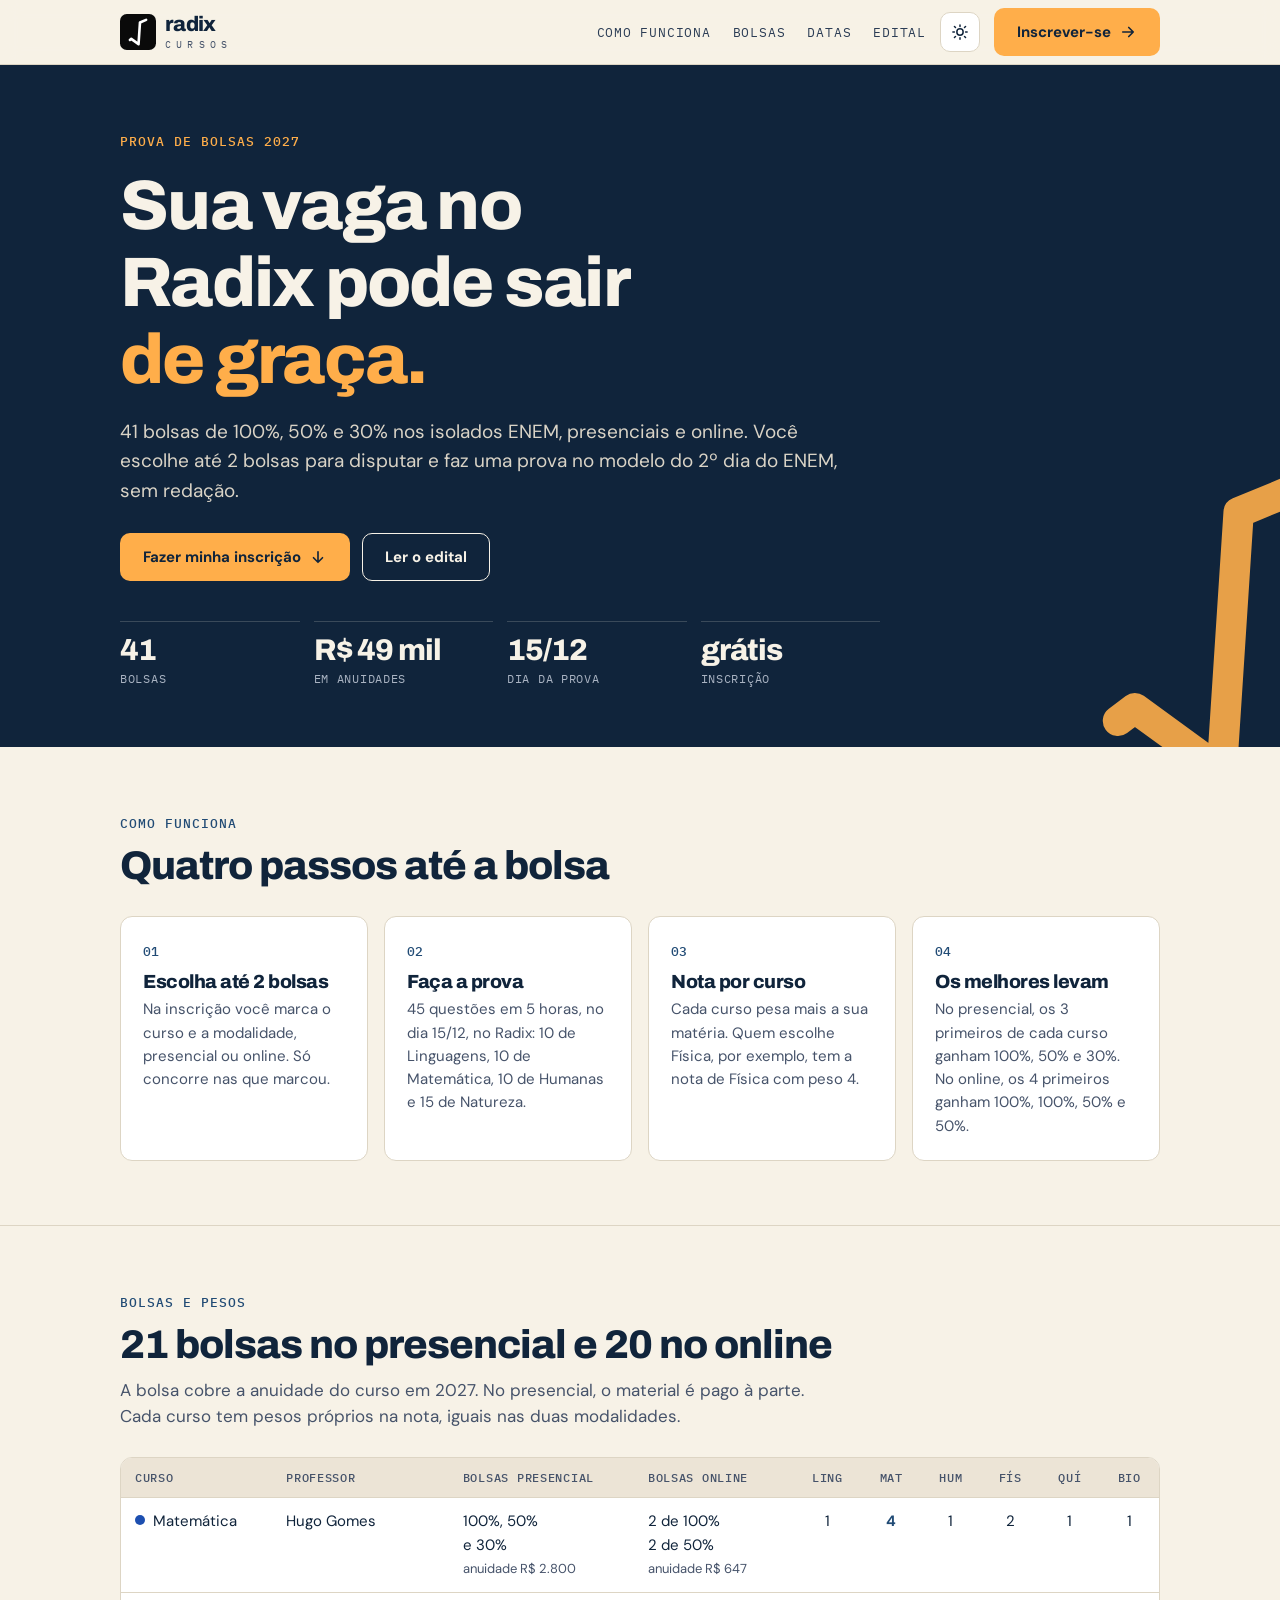
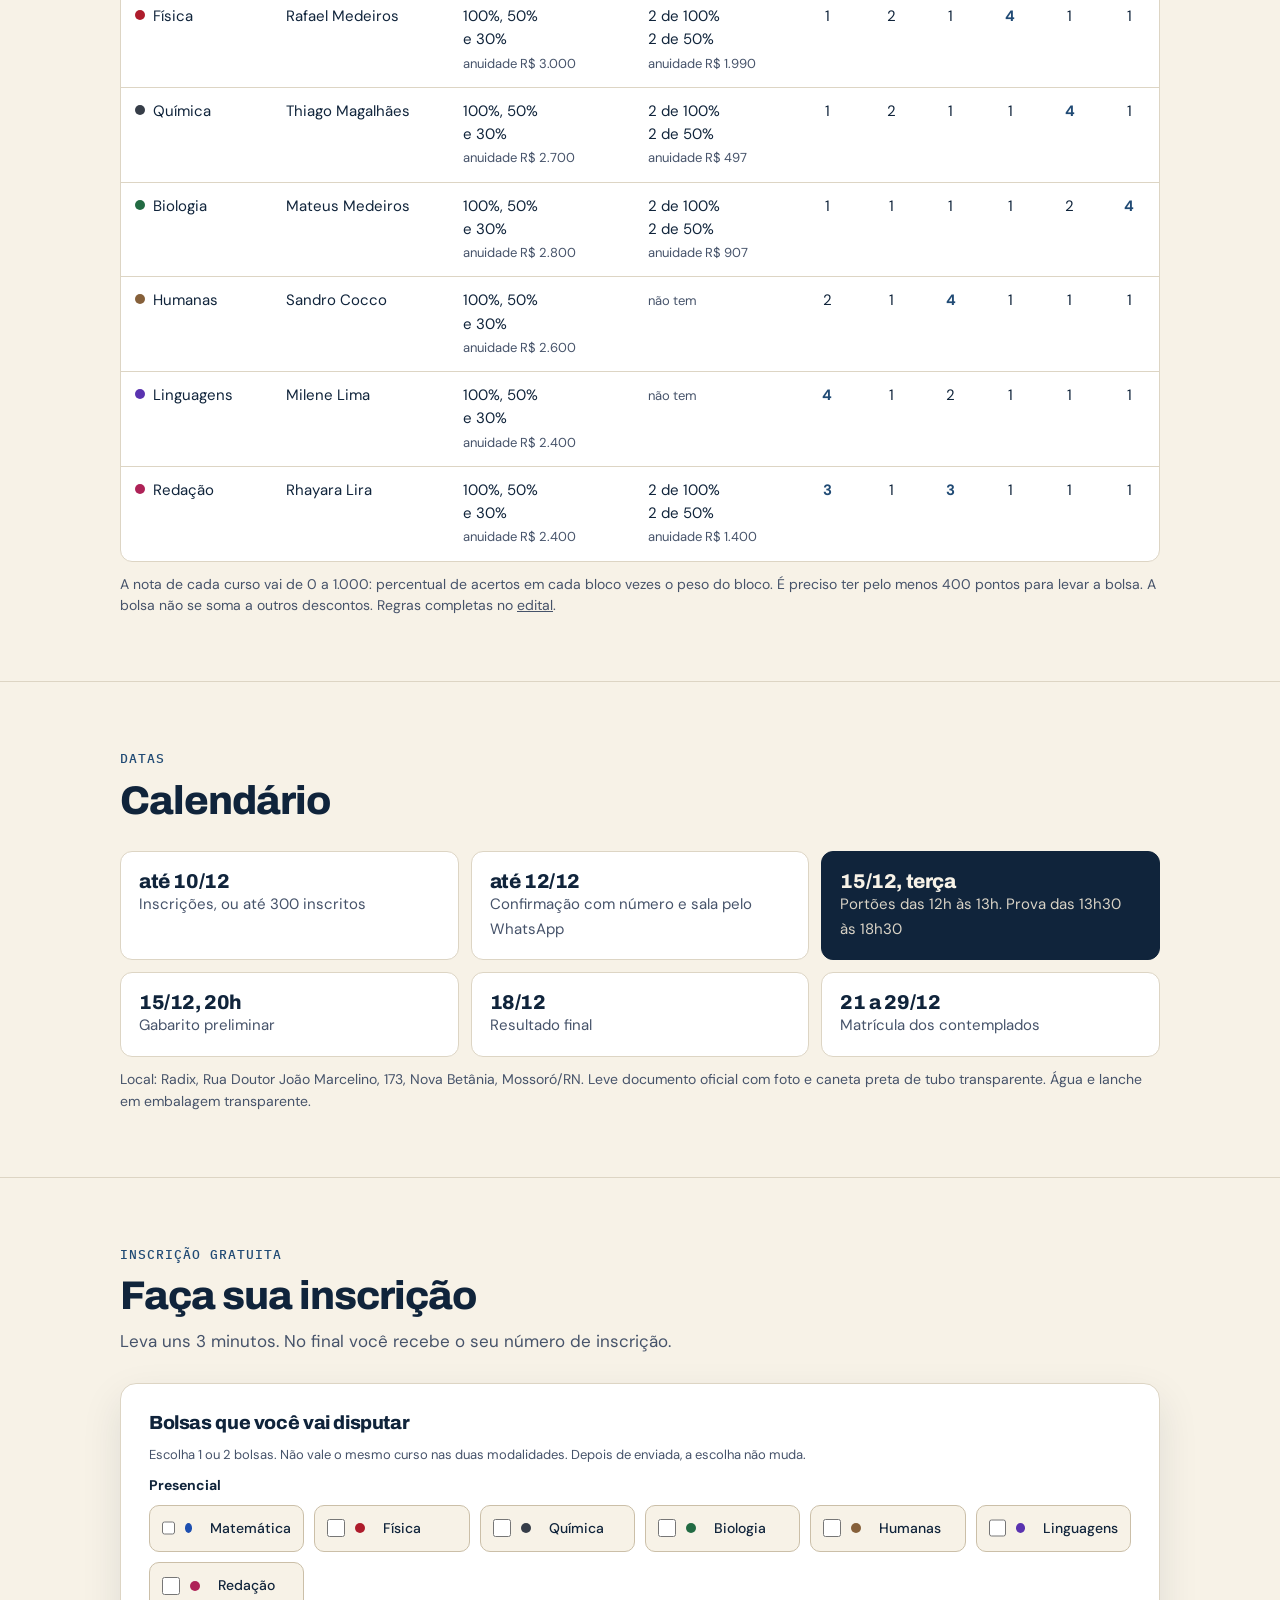
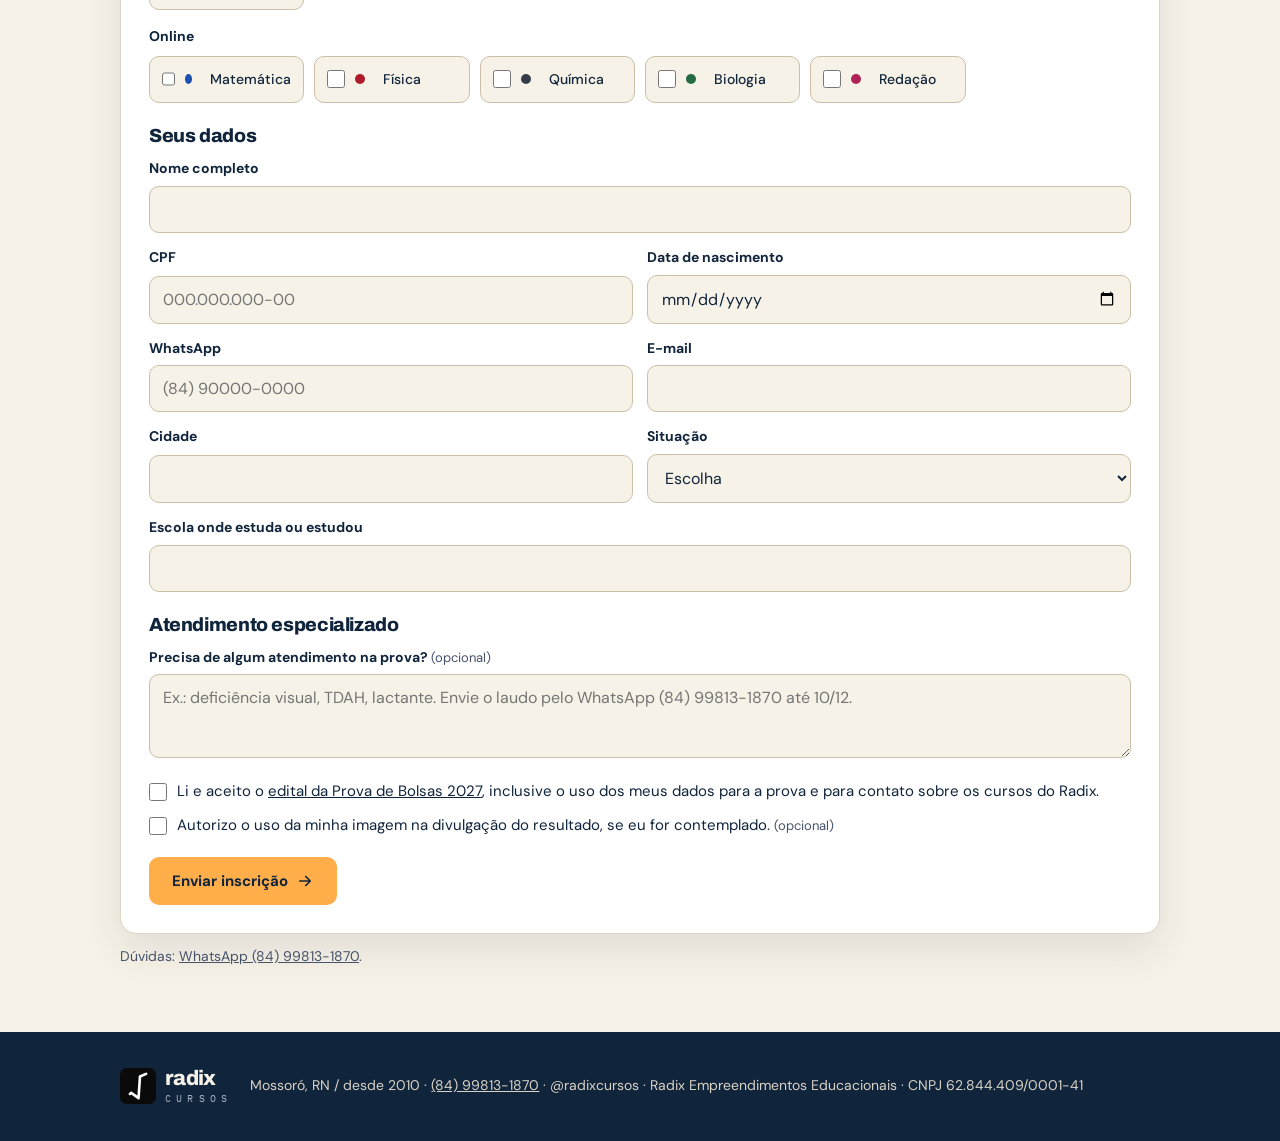
==== bolsas/index.html @ 9d9f8106 "Prova de Bolsas 2027: página de inscrição, edital e chamada na vitrine Co-Authored-By: Claude Opus 5" ====
<!DOCTYPE html>
<html lang="pt-BR">
<head>
<meta charset="UTF-8">
<meta name="viewport" content="width=device-width, initial-scale=1.0">
<title>Prova de Bolsas Radix 2027</title>
<meta name="description" content="41 bolsas de até 100% nos isolados ENEM presenciais e online do Radix Cursos. Prova em 15 de dezembro, inscrição gratuita até 10 de dezembro.">
<meta property="og:title" content="Prova de Bolsas Radix Cursos 2027">
<meta property="og:description" content="41 bolsas de até 100% nos isolados ENEM, presenciais e online. Prova em 15/12, inscrição gratuita.">
<link rel="preconnect" href="https://fonts.googleapis.com">
<link rel="preconnect" href="https://fonts.gstatic.com" crossorigin>
<link href="https://fonts.googleapis.com/css2?family=Archivo:wght@800;900&family=DM+Sans:wght@400;500;700&family=IBM+Plex+Mono:wght@400;500&display=swap" rel="stylesheet">
<link rel="stylesheet" href="/bolsas/bolsas.css?v=1">
<script>try { var t = localStorage.getItem('radix-cursos-theme'); if (t) document.documentElement.dataset.theme = t; } catch (e) {}</script>
</head>
<body>
<header class="top">
  <div class="wrap">
    <a class="brand" href="/" aria-label="Radix Cursos, início">
      <svg viewBox="0 0 40 40" fill="none" aria-hidden="true"><rect width="40" height="40" rx="7.6" fill="#0A0A0A"/><polyline points="11,28.8 12.5,27.6 20.6,33.5 22.2,9.4 29,6.5" stroke="#fff" stroke-width="2.9" stroke-linecap="round" stroke-linejoin="round"/></svg>
      <span><b>radix</b><small>cursos</small></span>
    </a>
    <nav aria-label="Seções"><a href="#como">Como funciona</a><a href="#bolsas">Bolsas</a><a href="#datas">Datas</a><a href="/bolsas/edital/">Edital</a></nav>
    <button class="icon-btn" id="tema" type="button" aria-label="Alternar tema claro e escuro"><svg viewBox="0 0 24 24" fill="none" stroke="currentColor" stroke-width="2" stroke-linecap="round"><circle cx="12" cy="12" r="4.2"/><path d="M12 2.5v2M12 19.5v2M4.6 4.6l1.4 1.4M18 18l1.4 1.4M2.5 12h2M19.5 12h2M4.6 19.4 6 18M18 6l1.4-1.4"/></svg></button>
    <a class="btn btn-ambar" href="#inscricao"><span>Inscrever-se</span><svg viewBox="0 0 24 24" fill="none" stroke="currentColor" stroke-width="2.2" stroke-linecap="round" stroke-linejoin="round"><path d="M5 12h14M13 6l6 6-6 6"/></svg></a>
  </div>
</header>

<main>
  <div class="hero">
    <div class="wrap">
      <span class="kicker">Prova de Bolsas 2027</span>
      <h1>Sua vaga no Radix pode sair <em>de graça.</em></h1>
      <p class="lead">41 bolsas de 100%, 50% e 30% nos isolados ENEM, presenciais e online. Você escolhe até 2 bolsas para disputar e faz uma prova no modelo do 2º dia do ENEM, sem redação.</p>
      <div class="hero-actions">
        <a class="btn btn-ambar" href="#inscricao">Fazer minha inscrição<svg viewBox="0 0 24 24" fill="none" stroke="currentColor" stroke-width="2.2" stroke-linecap="round" stroke-linejoin="round"><path d="M12 5v14M6 13l6 6 6-6"/></svg></a>
        <a class="btn btn-line" href="/bolsas/edital/">Ler o edital</a>
      </div>
      <div class="facts">
        <div><b>41</b><span>bolsas</span></div>
        <div><b>R$ 49 mil</b><span>em anuidades</span></div>
        <div><b>15/12</b><span>dia da prova</span></div>
        <div><b>grátis</b><span>inscrição</span></div>
      </div>
    </div>
    <div class="grafismo" aria-hidden="true"><svg viewBox="60 40 320 420" fill="none"><polyline points="105,355 125,340 228,415 248,108 335,72" stroke="#FFAE4A" stroke-width="36" stroke-linecap="round" stroke-linejoin="round"/></svg></div>
  </div>

  <section id="como">
    <div class="wrap">
      <div class="sec-head"><span class="kicker">Como funciona</span><h2>Quatro passos até a bolsa</h2></div>
      <div class="passos">
        <div class="passo"><h3>Escolha até 2 bolsas</h3><p>Na inscrição você marca o curso e a modalidade, presencial ou online. Só concorre nas que marcou.</p></div>
        <div class="passo"><h3>Faça a prova</h3><p>45 questões em 5 horas, no dia 15/12, no Radix: 10 de Linguagens, 10 de Matemática, 10 de Humanas e 15 de Natureza.</p></div>
        <div class="passo"><h3>Nota por curso</h3><p>Cada curso pesa mais a sua matéria. Quem escolhe Física, por exemplo, tem a nota de Física com peso 4.</p></div>
        <div class="passo"><h3>Os melhores levam</h3><p>No presencial, os 3 primeiros de cada curso ganham 100%, 50% e 30%. No online, os 4 primeiros ganham 100%, 100%, 50% e 50%.</p></div>
      </div>
    </div>
  </section>

  <section id="bolsas">
    <div class="wrap">
      <div class="sec-head"><span class="kicker">Bolsas e pesos</span><h2>21 bolsas no presencial e 20 no online</h2><p>A bolsa cobre a anuidade do curso em 2027. No presencial, o material é pago à parte. Cada curso tem pesos próprios na nota, iguais nas duas modalidades.</p></div>
      <div class="tabela-wrap">
        <table>
          <thead><tr><th>Curso</th><th>Professor</th><th>Bolsas presencial</th><th>Bolsas online</th><th class="num">Ling</th><th class="num">Mat</th><th class="num">Hum</th><th class="num">Fís</th><th class="num">Quí</th><th class="num">Bio</th></tr></thead>
          <tbody>
            <tr><td><span class="dot" style="background:var(--mat)"></span>Matemática</td><td>Hugo Gomes</td><td>100%, 50%<br>e 30%<br><span class="ajuda">anuidade R$ 2.800</span></td><td>2 de 100%<br>2 de 50%<br><span class="ajuda">anuidade R$ 647</span></td><td class="num">1</td><td class="num"><span class="peso-forte">4</span></td><td class="num">1</td><td class="num">2</td><td class="num">1</td><td class="num">1</td></tr>
            <tr><td><span class="dot" style="background:var(--fis)"></span>Física</td><td>Rafael Medeiros</td><td>100%, 50%<br>e 30%<br><span class="ajuda">anuidade R$ 3.000</span></td><td>2 de 100%<br>2 de 50%<br><span class="ajuda">anuidade R$ 1.990</span></td><td class="num">1</td><td class="num">2</td><td class="num">1</td><td class="num"><span class="peso-forte">4</span></td><td class="num">1</td><td class="num">1</td></tr>
            <tr><td><span class="dot" style="background:var(--qui)"></span>Química</td><td>Thiago Magalhães</td><td>100%, 50%<br>e 30%<br><span class="ajuda">anuidade R$ 2.700</span></td><td>2 de 100%<br>2 de 50%<br><span class="ajuda">anuidade R$ 497</span></td><td class="num">1</td><td class="num">2</td><td class="num">1</td><td class="num">1</td><td class="num"><span class="peso-forte">4</span></td><td class="num">1</td></tr>
            <tr><td><span class="dot" style="background:var(--bio)"></span>Biologia</td><td>Mateus Medeiros</td><td>100%, 50%<br>e 30%<br><span class="ajuda">anuidade R$ 2.800</span></td><td>2 de 100%<br>2 de 50%<br><span class="ajuda">anuidade R$ 907</span></td><td class="num">1</td><td class="num">1</td><td class="num">1</td><td class="num">1</td><td class="num">2</td><td class="num"><span class="peso-forte">4</span></td></tr>
            <tr><td><span class="dot" style="background:var(--hum)"></span>Humanas</td><td>Sandro Cocco</td><td>100%, 50%<br>e 30%<br><span class="ajuda">anuidade R$ 2.600</span></td><td><span class="ajuda">não tem</span></td><td class="num">2</td><td class="num">1</td><td class="num"><span class="peso-forte">4</span></td><td class="num">1</td><td class="num">1</td><td class="num">1</td></tr>
            <tr><td><span class="dot" style="background:var(--lin)"></span>Linguagens</td><td>Milene Lima</td><td>100%, 50%<br>e 30%<br><span class="ajuda">anuidade R$ 2.400</span></td><td><span class="ajuda">não tem</span></td><td class="num"><span class="peso-forte">4</span></td><td class="num">1</td><td class="num">2</td><td class="num">1</td><td class="num">1</td><td class="num">1</td></tr>
            <tr><td><span class="dot" style="background:var(--red)"></span>Redação</td><td>Rhayara Lira</td><td>100%, 50%<br>e 30%<br><span class="ajuda">anuidade R$ 2.400</span></td><td>2 de 100%<br>2 de 50%<br><span class="ajuda">anuidade R$ 1.400</span></td><td class="num"><span class="peso-forte">3</span></td><td class="num">1</td><td class="num"><span class="peso-forte">3</span></td><td class="num">1</td><td class="num">1</td><td class="num">1</td></tr>
          </tbody>
        </table>
      </div>
      <p class="nota">A nota de cada curso vai de 0 a 1.000: percentual de acertos em cada bloco vezes o peso do bloco. É preciso ter pelo menos 400 pontos para levar a bolsa. A bolsa não se soma a outros descontos. Regras completas no <a href="/bolsas/edital/">edital</a>.</p>
    </div>
  </section>

  <section id="datas">
    <div class="wrap">
      <div class="sec-head"><span class="kicker">Datas</span><h2>Calendário</h2></div>
      <div class="cal">
        <div><b>até 10/12</b><span>Inscrições, ou até 300 inscritos</span></div>
        <div><b>até 12/12</b><span>Confirmação com número e sala pelo WhatsApp</span></div>
        <div class="forte"><b>15/12, terça</b><span>Portões das 12h às 13h. Prova das 13h30 às 18h30</span></div>
        <div><b>15/12, 20h</b><span>Gabarito preliminar</span></div>
        <div><b>18/12</b><span>Resultado final</span></div>
        <div><b>21 a 29/12</b><span>Matrícula dos contemplados</span></div>
      </div>
      <p class="nota">Local: Radix, Rua Doutor João Marcelino, 173, Nova Betânia, Mossoró/RN. Leve documento oficial com foto e caneta preta de tubo transparente. Água e lanche em embalagem transparente.</p>
    </div>
  </section>

  <section id="inscricao">
    <div class="wrap">
      <div class="sec-head"><span class="kicker">Inscrição gratuita</span><h2>Faça sua inscrição</h2><p>Leva uns 3 minutos. No final você recebe o seu número de inscrição.</p></div>

      <div class="form-card">
        <div id="estado-fechado" hidden><h3 id="fechado-titulo">Inscrições encerradas</h3><p class="nota" id="fechado-texto"></p></div>

        <form id="form" novalidate>
          <div class="vagas" id="vagas" hidden></div>

          <fieldset>
            <legend>Bolsas que você vai disputar</legend>
            <p class="ajuda" style="margin-bottom:10px">Escolha 1 ou 2 bolsas. Não vale o mesmo curso nas duas modalidades. Depois de enviada, a escolha não muda.</p>
            <p class="rot" style="margin:6px 0 8px">Presencial</p>
            <div class="cursos-op" id="cursos">
              <label><input type="checkbox" name="cursos" value="matematica_p"><span class="dot" style="background:var(--mat)"></span>Matemática</label>
              <label><input type="checkbox" name="cursos" value="fisica_p"><span class="dot" style="background:var(--fis)"></span>Física</label>
              <label><input type="checkbox" name="cursos" value="quimica_p"><span class="dot" style="background:var(--qui)"></span>Química</label>
              <label><input type="checkbox" name="cursos" value="biologia_p"><span class="dot" style="background:var(--bio)"></span>Biologia</label>
              <label><input type="checkbox" name="cursos" value="humanas_p"><span class="dot" style="background:var(--hum)"></span>Humanas</label>
              <label><input type="checkbox" name="cursos" value="linguagens_p"><span class="dot" style="background:var(--lin)"></span>Linguagens</label>
              <label><input type="checkbox" name="cursos" value="redacao_p"><span class="dot" style="background:var(--red)"></span>Redação</label>
            </div>
            <p class="rot" style="margin:16px 0 8px">Online</p>
            <div class="cursos-op">
              <label><input type="checkbox" name="cursos" value="matematica_o"><span class="dot" style="background:var(--mat)"></span>Matemática</label>
              <label><input type="checkbox" name="cursos" value="fisica_o"><span class="dot" style="background:var(--fis)"></span>Física</label>
              <label><input type="checkbox" name="cursos" value="quimica_o"><span class="dot" style="background:var(--qui)"></span>Química</label>
              <label><input type="checkbox" name="cursos" value="biologia_o"><span class="dot" style="background:var(--bio)"></span>Biologia</label>
              <label><input type="checkbox" name="cursos" value="redacao_o"><span class="dot" style="background:var(--red)"></span>Redação</label>
            </div>
          </fieldset>

          <fieldset>
            <legend>Seus dados</legend>
            <div class="grid2">
              <div class="campo full"><label for="nome">Nome completo</label><input type="text" id="nome" name="nome" autocomplete="name" maxlength="120" required></div>
              <div class="campo"><label for="cpf">CPF</label><input type="text" id="cpf" name="cpf" inputmode="numeric" placeholder="000.000.000-00" maxlength="14" required></div>
              <div class="campo"><label for="nascimento">Data de nascimento</label><input type="date" id="nascimento" name="nascimento" min="1950-01-01" max="2016-12-31" required></div>
              <div class="campo"><label for="whatsapp">WhatsApp</label><input type="tel" id="whatsapp" name="whatsapp" inputmode="numeric" placeholder="(84) 90000-0000" autocomplete="tel" maxlength="15" required></div>
              <div class="campo"><label for="email">E-mail</label><input type="email" id="email" name="email" autocomplete="email" maxlength="120" required></div>
              <div class="campo"><label for="cidade">Cidade</label><input type="text" id="cidade" name="cidade" autocomplete="address-level2" maxlength="80" required></div>
              <div class="campo"><label for="situacao">Situação</label>
                <select id="situacao" name="situacao" required>
                  <option value="">Escolha</option>
                  <option>Vou cursar a 1ª série em 2027</option>
                  <option>Vou cursar a 2ª série em 2027</option>
                  <option>Vou cursar a 3ª série em 2027</option>
                  <option>Concluo o ensino médio em 2026</option>
                  <option>Já concluí o ensino médio</option>
                  <option>Outra</option>
                </select>
              </div>
              <div class="campo full"><label for="escola">Escola onde estuda ou estudou</label><input type="text" id="escola" name="escola" maxlength="120" required></div>
            </div>
          </fieldset>

          <fieldset id="bloco-resp" hidden>
            <legend>Responsável legal</legend>
            <p class="ajuda" style="margin-bottom:10px">Obrigatório para quem terá menos de 18 anos em 15/12/2026.</p>
            <div class="grid2">
              <div class="campo full"><label for="responsavel_nome">Nome do responsável</label><input type="text" id="responsavel_nome" name="responsavel_nome" maxlength="120"></div>
              <div class="campo"><label for="responsavel_cpf">CPF do responsável</label><input type="text" id="responsavel_cpf" name="responsavel_cpf" inputmode="numeric" placeholder="000.000.000-00" maxlength="14"></div>
              <div class="campo"><label for="responsavel_whatsapp">WhatsApp do responsável</label><input type="tel" id="responsavel_whatsapp" name="responsavel_whatsapp" inputmode="numeric" placeholder="(84) 90000-0000" maxlength="15"></div>
            </div>
          </fieldset>

          <fieldset>
            <legend>Atendimento especializado</legend>
            <div class="campo"><label for="atendimento_especial">Precisa de algum atendimento na prova? <span class="ajuda">(opcional)</span></label>
              <textarea id="atendimento_especial" name="atendimento_especial" maxlength="500" placeholder="Ex.: deficiência visual, TDAH, lactante. Envie o laudo pelo WhatsApp (84) 99813-1870 até 10/12."></textarea></div>
          </fieldset>

          <div class="hp" aria-hidden="true"><label for="site">Não preencha</label><input type="text" id="site" name="site" tabindex="-1" autocomplete="off"></div>

          <label class="check"><input type="checkbox" id="aceite_edital" required><span>Li e aceito o <a href="/bolsas/edital/" target="_blank" rel="noopener">edital da Prova de Bolsas 2027</a>, inclusive o uso dos meus dados para a prova e para contato sobre os cursos do Radix.</span></label>
          <label class="check"><input type="checkbox" id="aceite_imagem"><span>Autorizo o uso da minha imagem na divulgação do resultado, se eu for contemplado. <span class="ajuda">(opcional)</span></span></label>

          <div class="msg" id="msg" role="alert"></div>
          <p style="margin-top:20px"><button class="btn btn-ambar" type="submit" id="enviar">Enviar inscrição<svg viewBox="0 0 24 24" fill="none" stroke="currentColor" stroke-width="2.2" stroke-linecap="round" stroke-linejoin="round"><path d="M5 12h14M13 6l6 6-6 6"/></svg></button></p>
        </form>

        <div class="sucesso" id="sucesso" hidden>
          <span class="kicker">Inscrição confirmada</span>
          <div class="numero" id="numero"></div>
          <p><b>Este é o seu número de inscrição.</b> Tire um print ou anote. O resultado sai por ele.</p>
          <p>Até 12/12 você recebe no WhatsApp a confirmação com a sala da prova. Dia 15/12, chegue entre 12h e 13h com documento com foto e caneta preta de tubo transparente.</p>
          <p id="sucesso-cursos" class="nota"></p>
          <p style="margin-top:18px"><a class="btn btn-line" href="/bolsas/edital/">Ler o edital</a></p>
        </div>
      </div>
      <p class="nota">Dúvidas: <a href="https://wa.me/5584998131870?text=Ol%C3%A1!%20Tenho%20uma%20d%C3%BAvida%20sobre%20a%20Prova%20de%20Bolsas%202027.">WhatsApp (84) 99813-1870</a>.</p>
    </div>
  </section>
</main>

<footer>
  <div class="wrap">
    <a class="brand" href="/" aria-label="Radix Cursos"><svg viewBox="0 0 40 40" fill="none" aria-hidden="true"><rect width="40" height="40" rx="7.6" fill="#0A0A0A"/><polyline points="11,28.8 12.5,27.6 20.6,33.5 22.2,9.4 29,6.5" stroke="#fff" stroke-width="2.9" stroke-linecap="round" stroke-linejoin="round"/></svg><span><b>radix</b><small>cursos</small></span></a>
    <p>Mossoró, RN / desde 2010 · <a href="https://wa.me/5584998131870">(84) 99813-1870</a> · @radixcursos · Radix Empreendimentos Educacionais · CNPJ 62.844.409/0001-41</p>
  </div>
</footer>

<script>
/* Inscrições: RPCs do Supabase do app Radix (migration 26). A tabela não é
   acessível ao público; só bolsas2027_inscrever e bolsas2027_vagas. */
const SB = { url: 'https://bvvfalzwpwvkoghmjvom.supabase.co', key: 'sb_publishable_2_YTQi6igB_VeDBE6joJXg_SNPMIHcC' };
const NOMES = { matematica: 'Matemática', fisica: 'Física', quimica: 'Química', biologia: 'Biologia', humanas: 'Humanas', linguagens: 'Linguagens', redacao: 'Redação' };
const nomeOpcao = v => NOMES[v.split('_')[0]] + (v.endsWith('_o') ? ' online' : ' presencial');
const ERROS = {
  nome: 'Escreva o nome completo.', cpf: 'O CPF não é válido. Confira os números.', nascimento: 'Confira a data de nascimento.',
  email: 'Confira o e-mail.', whatsapp: 'Confira o WhatsApp, com DDD.', campos: 'Preencha cidade, escola e situação.',
  cursos: 'Escolha 1 ou 2 bolsas para disputar.', mesmo_curso: 'Escolha cursos diferentes: o mesmo curso não pode entrar nas duas modalidades.', responsavel: 'Para menor de 18 anos, preencha nome, CPF e WhatsApp do responsável. Confira o CPF do responsável.',
  aceite: 'Para se inscrever, marque que leu e aceita o edital.',
  cpf_duplicado: 'Já existe uma inscrição com este CPF. Se precisar de ajuda, chame no WhatsApp (84) 99813-1870.',
  esgotada: 'As 300 vagas da prova foram preenchidas.', encerrada: 'As inscrições foram encerradas em 10/12.',
  invalido: 'Não foi possível enviar. Tente de novo.'
};

async function rpc(nome, corpo) {
  const r = await fetch(SB.url + '/rest/v1/rpc/' + nome, {
    method: 'POST', headers: { 'Content-Type': 'application/json', apikey: SB.key }, body: JSON.stringify(corpo || {})
  });
  if (!r.ok) throw new Error('HTTP ' + r.status);
  return r.json();
}

const $ = id => document.getElementById(id);
const dig = s => String(s || '').replace(/\D/g, '');
function cpfValido(c) {
  c = dig(c); if (c.length !== 11 || /^(\d)\1{10}$/.test(c)) return false;
  for (let t = 9; t < 11; t++) { let s = 0; for (let i = 0; i < t; i++) s += +c[i] * (t + 1 - i); if (((s * 10) % 11) % 10 !== +c[t]) return false; }
  return true;
}
function mascaraCPF(el) { el.addEventListener('input', () => { const d = dig(el.value).slice(0, 11); el.value = d.replace(/(\d{3})(\d)/, '$1.$2').replace(/(\d{3})(\d)/, '$1.$2').replace(/(\d{3})(\d{1,2})$/, '$1-$2'); }); }
function mascaraFone(el) { el.addEventListener('input', () => { const d = dig(el.value).slice(0, 11); el.value = d.length > 10 ? d.replace(/(\d{2})(\d{5})(\d{0,4})/, '($1) $2-$3') : d.replace(/(\d{2})(\d{0,4})(\d{0,4})/, (m, a, b, c) => '(' + a + ') ' + b + (c ? '-' + c : '')).replace(/^\(\) $/, ''); }); }
['cpf', 'responsavel_cpf'].forEach(id => mascaraCPF($(id)));
['whatsapp', 'responsavel_whatsapp'].forEach(id => mascaraFone($(id)));

function menorNaProva() { const v = $('nascimento').value; return !!v && v > '2008-12-15'; }
$('nascimento').addEventListener('change', () => { $('bloco-resp').hidden = !menorNaProva(); });

const caixas = [...document.querySelectorAll('input[name=cursos]')];
caixas.forEach(c => c.addEventListener('change', () => {
  const marcadas = caixas.filter(x => x.checked);
  const cursosMarcados = marcadas.map(x => x.value.split('_')[0]);
  caixas.forEach(x => { x.disabled = !x.checked && (marcadas.length >= 2 || cursosMarcados.includes(x.value.split('_')[0])); });
}));

function erro(txt, foco) { const m = $('msg'); m.textContent = txt; m.className = 'msg erro'; if (foco) $(foco).focus(); else m.scrollIntoView({ block: 'center', behavior: 'smooth' }); }

$('form').addEventListener('submit', async ev => {
  ev.preventDefault(); $('msg').className = 'msg';
  const cursos = caixas.filter(x => x.checked).map(x => x.value);
  const d = {
    nome: $('nome').value.trim().replace(/\s+/g, ' '), cpf: dig($('cpf').value), nascimento: $('nascimento').value,
    whatsapp: dig($('whatsapp').value), email: $('email').value.trim(), cidade: $('cidade').value.trim(),
    situacao: $('situacao').value, escola: $('escola').value.trim(), cursos,
    responsavel_nome: $('responsavel_nome').value.trim(), responsavel_cpf: dig($('responsavel_cpf').value), responsavel_whatsapp: dig($('responsavel_whatsapp').value),
    atendimento_especial: $('atendimento_especial').value.trim(), aceite_edital: $('aceite_edital').checked, aceite_imagem: $('aceite_imagem').checked,
    site: $('site').value
  };
  if (cursos.length < 1) return erro(ERROS.cursos);
  if (d.nome.length < 5 || !d.nome.includes(' ')) return erro(ERROS.nome, 'nome');
  if (!cpfValido(d.cpf)) return erro(ERROS.cpf, 'cpf');
  if (!d.nascimento) return erro(ERROS.nascimento, 'nascimento');
  if (d.whatsapp.length < 10) return erro(ERROS.whatsapp, 'whatsapp');
  if (!/^[^@\s]+@[^@\s]+\.[^@\s]+$/.test(d.email)) return erro(ERROS.email, 'email');
  if (d.cidade.length < 2) return erro(ERROS.campos, 'cidade');
  if (!d.situacao) return erro(ERROS.campos, 'situacao');
  if (d.escola.length < 2) return erro(ERROS.campos, 'escola');
  if (menorNaProva() && (d.responsavel_nome.length < 5 || !cpfValido(d.responsavel_cpf) || d.responsavel_whatsapp.length < 10)) return erro(ERROS.responsavel, 'responsavel_nome');
  if (!d.aceite_edital) return erro(ERROS.aceite, 'aceite_edital');

  const b = $('enviar'); b.disabled = true; b.firstChild.textContent = 'Enviando...';
  try {
    const r = await rpc('bolsas2027_inscrever', { d });
    if (r && r.ok) {
      $('form').hidden = true; $('sucesso').hidden = false;
      $('numero').textContent = String(r.numero);
      $('sucesso-cursos').textContent = 'Bolsas em disputa: ' + cursos.map(nomeOpcao).join(' e ') + '.';
      $('sucesso').scrollIntoView({ block: 'center', behavior: 'smooth' });
    } else {
      erro(ERROS[r && r.erro] || ERROS.invalido);
    }
  } catch (e) {
    erro('Não conseguimos enviar agora. Confira a internet e tente de novo. Se persistir, chame no WhatsApp (84) 99813-1870.');
  } finally { b.disabled = false; b.firstChild.textContent = 'Enviar inscrição'; }
});

(async () => {
  try {
    const v = await rpc('bolsas2027_vagas');
    if (v.encerrada || v.restantes <= 0) {
      $('form').hidden = true; $('estado-fechado').hidden = false;
      $('fechado-texto').textContent = v.encerrada ? 'O prazo terminou em 10/12/2026. Acompanhe o resultado nesta página.' : 'As 300 vagas da prova foram preenchidas.';
    } else if (v.restantes <= 100) {
      $('vagas').hidden = false; $('vagas').textContent = 'Restam ' + v.restantes + ' vagas';
    }
  } catch (e) { /* sem conexão com o banco: o formulário segue visível e o envio mostra o erro */ }
})();

$('tema').addEventListener('click', () => {
  const r = document.documentElement, escuro = r.dataset.theme ? r.dataset.theme === 'dark' : matchMedia('(prefers-color-scheme: dark)').matches;
  r.dataset.theme = escuro ? 'light' : 'dark';
  try { localStorage.setItem('radix-cursos-theme', r.dataset.theme); } catch (e) {}
});
</script>
</body>
</html>
---- bolsas/bolsas.css ----
/* Prova de Bolsas Radix Cursos 2027 · mesma identidade do index.html
   "Azul para estruturar. Âmbar para agir." Âmbar nunca é texto sobre fundo claro. */
:root {
  --noite: #10243B; --papel: #F7F2E7; --ambar: #FFAE4A; --ambar-2: #FFBF6E; --apoio: #214B75;
  --bg: #F7F2E7; --bg-2: #ECE4D6; --surface: #FFFFFF;
  --line: #DDD5C4; --line-2: #CBBFA8;
  --text: #10243B; --text-2: #2C3D55; --muted: #46536A;
  --destaque: #214B75; --erro: #A3231F; --ok: #226B43;
  --shadow: 0 16px 40px rgba(16,36,59,.10);
  --mat: #1D4FB0; --fis: #AE1C2C; --bio: #226B43; --qui: #363D48;
  --hum: #86603A; --red: #AE2257; --lin: #5A33B0;
  color-scheme: light;
}
:root[data-theme="dark"] {
  --bg: #10243B; --bg-2: #0C1C2F; --surface: #17304D;
  --line: rgba(247,242,231,.12); --line-2: rgba(247,242,231,.24);
  --text: #F7F2E7; --text-2: #D9D3C6; --muted: #A9B3C2;
  --destaque: #FFAE4A; --erro: #F2939C; --ok: #86CFA4;
  --shadow: 0 20px 50px rgba(0,0,0,.35);
  --mat: #8DB0F2; --fis: #F2939C; --bio: #86CFA4; --qui: #C3CAD4;
  --hum: #DCB68B; --red: #F08FB4; --lin: #B39AF0;
  color-scheme: dark;
}
@media (prefers-color-scheme: dark) {
  :root:not([data-theme="light"]) {
    --bg: #10243B; --bg-2: #0C1C2F; --surface: #17304D;
    --line: rgba(247,242,231,.12); --line-2: rgba(247,242,231,.24);
    --text: #F7F2E7; --text-2: #D9D3C6; --muted: #A9B3C2;
    --destaque: #FFAE4A; --erro: #F2939C; --ok: #86CFA4;
    --shadow: 0 20px 50px rgba(0,0,0,.35);
    --mat: #8DB0F2; --fis: #F2939C; --bio: #86CFA4; --qui: #C3CAD4;
    --hum: #DCB68B; --red: #F08FB4; --lin: #B39AF0;
    color-scheme: dark;
  }
}
* { box-sizing: border-box; margin: 0; padding: 0; }
html { scroll-behavior: smooth; }
body { font-family: 'DM Sans', system-ui, -apple-system, 'Segoe UI', Roboto, sans-serif; background: var(--bg); color: var(--text); line-height: 1.55; font-size: 16px; -webkit-font-smoothing: antialiased; overflow-x: hidden; }
h1, h2, h3 { font-family: 'Archivo', 'DM Sans', sans-serif; font-weight: 800; letter-spacing: -.025em; line-height: 1.1; }
a { color: inherit; }
.wrap { max-width: 1080px; margin: 0 auto; padding: 0 20px; }
:focus-visible { outline: 2px solid var(--ambar); outline-offset: 3px; border-radius: 6px; }
.kicker { display: inline-block; font: 500 12.5px 'IBM Plex Mono', monospace; letter-spacing: .08em; text-transform: uppercase; color: var(--destaque); }

/* topo */
.top { position: sticky; top: 0; z-index: 20; background: color-mix(in srgb, var(--bg) 92%, transparent); backdrop-filter: blur(10px); border-bottom: 1px solid var(--line); }
.top .wrap { display: flex; align-items: center; gap: 14px; height: 64px; }
.brand { display: flex; align-items: center; gap: 9px; text-decoration: none; }
.brand svg { width: 36px; height: 36px; flex: none; }
.brand b { font: 800 21px 'Archivo', sans-serif; letter-spacing: -.03em; display: block; line-height: 1; }
.brand small { display: block; font: 400 9.5px 'IBM Plex Mono', monospace; letter-spacing: .55em; text-transform: uppercase; color: var(--muted); margin-top: 3px; }
.top nav { margin-left: auto; display: flex; gap: 22px; font: 400 13px 'IBM Plex Mono', monospace; letter-spacing: .06em; text-transform: uppercase; }
.top nav a { text-decoration: none; color: var(--text-2); }
.top nav a:hover { color: var(--text); }
.icon-btn { width: 40px; height: 40px; border-radius: 10px; border: 1px solid var(--line); background: var(--surface); color: var(--text); display: grid; place-content: center; cursor: pointer; }
.icon-btn svg { width: 18px; height: 18px; }

.btn { display: inline-flex; align-items: center; justify-content: center; gap: 8px; padding: 13px 22px; border-radius: 10px; font: 700 15px 'DM Sans', sans-serif; text-decoration: none; border: 1px solid transparent; cursor: pointer; transition: transform .15s ease, background .15s ease; }
.btn svg { width: 18px; height: 18px; }
.btn:active { transform: translateY(1px); }
.btn-ambar { background: var(--ambar); color: var(--noite); }
.btn-ambar:hover { background: var(--ambar-2); }
.btn-line { border-color: currentColor; color: inherit; background: transparent; }
.btn[disabled] { opacity: .55; cursor: wait; }

/* hero */
.hero { background: var(--noite); color: var(--papel); padding: 64px 0 56px; position: relative; overflow: hidden; }
.hero .kicker { color: var(--ambar); }
.hero h1 { font-size: clamp(38px, 6.4vw, 70px); margin: 14px 0 18px; max-width: 13ch; }
.hero h1 em { font-style: normal; color: var(--ambar); }
.hero .lead { font-size: 19px; color: #D9D3C6; max-width: 56ch; }
.hero-actions { display: flex; gap: 12px; flex-wrap: wrap; margin-top: 28px; }
.facts { display: grid; grid-template-columns: repeat(4, minmax(0,1fr)); gap: 14px; margin-top: 40px; max-width: 880px; }
.facts div { border-top: 1px solid rgba(247,242,231,.18); padding-top: 12px; }
.facts b { display: block; font: 800 30px 'Archivo', sans-serif; letter-spacing: -.03em; color: var(--papel); }
.facts span { font: 400 12px 'IBM Plex Mono', monospace; letter-spacing: .06em; text-transform: uppercase; color: #A9B3C2; }
.hero .wrap { position: relative; z-index: 1; }
.facts { max-width: 760px; }
.grafismo { position: absolute; right: -70px; bottom: -70px; width: 270px; opacity: .9; pointer-events: none; z-index: 0; }
@media (max-width: 1240px) { .grafismo { opacity: .25; } }

section { padding: 64px 0; scroll-margin-top: 48px; }
section + section { border-top: 1px solid var(--line); }
.sec-head { margin-bottom: 28px; max-width: 720px; }
.sec-head h2 { font-size: clamp(28px, 4vw, 40px); margin: 8px 0 10px; }
.sec-head p { color: var(--muted); font-size: 17px; }

/* passos */
.passos { display: grid; grid-template-columns: repeat(4, minmax(0,1fr)); gap: 16px; counter-reset: p; }
.passo { background: var(--surface); border: 1px solid var(--line); border-radius: 12px; padding: 22px; counter-increment: p; }
.passo::before { content: counter(p, decimal-leading-zero); font: 500 13px 'IBM Plex Mono', monospace; color: var(--destaque); }
.passo h3 { font-size: 19px; margin: 8px 0 6px; }
.passo p { color: var(--muted); font-size: 15px; }

/* tabelas */
.tabela-wrap { overflow-x: auto; border: 1px solid var(--line); border-radius: 12px; background: var(--surface); }
table { width: 100%; border-collapse: collapse; font-size: 15px; }
th, td { padding: 12px 14px; text-align: left; border-bottom: 1px solid var(--line); vertical-align: top; }
th { font: 500 12px 'IBM Plex Mono', monospace; letter-spacing: .06em; text-transform: uppercase; color: var(--muted); background: var(--bg-2); white-space: nowrap; }
tr:last-child td { border-bottom: 0; }
td.num, th.num { text-align: center; font-variant-numeric: tabular-nums; }
td .peso-forte { font-weight: 700; color: var(--destaque); }
.dot { display: inline-block; width: 10px; height: 10px; border-radius: 50%; margin-right: 8px; vertical-align: 1px; }
.nota { color: var(--muted); font-size: 14px; margin-top: 12px; }

/* calendário */
.cal { display: grid; grid-template-columns: repeat(3, minmax(0,1fr)); gap: 12px; }
.cal div { background: var(--surface); border: 1px solid var(--line); border-radius: 12px; padding: 18px; }
.cal b { display: block; font: 800 20px 'Archivo', sans-serif; letter-spacing: -.02em; }
.cal span { color: var(--muted); font-size: 15px; }
.cal .forte { background: var(--noite); color: var(--papel); border-color: var(--noite); }
.cal .forte span { color: #D9D3C6; }

/* formulário */
.form-card { background: var(--surface); border: 1px solid var(--line); border-radius: 16px; padding: 28px; box-shadow: var(--shadow); }
.vagas { display: inline-flex; gap: 8px; align-items: center; font: 500 13px 'IBM Plex Mono', monospace; letter-spacing: .04em; color: var(--destaque); margin-bottom: 18px; }
fieldset { border: 0; margin: 0 0 22px; }
legend { font: 800 19px 'Archivo', sans-serif; letter-spacing: -.02em; margin-bottom: 12px; }
.grid2 { display: grid; grid-template-columns: repeat(2, minmax(0,1fr)); gap: 14px; }
.campo { display: grid; gap: 6px; }
.campo.full { grid-column: 1 / -1; }
label, .rot { font-weight: 700; font-size: 14px; }
.ajuda { color: var(--muted); font-size: 13px; font-weight: 400; }
input[type=text], input[type=email], input[type=tel], input[type=date], select, textarea {
  width: 100%; font: 400 16px 'DM Sans', sans-serif; color: var(--text); background: var(--bg); border: 1px solid var(--line-2); border-radius: 10px; padding: 12px 13px; }
textarea { min-height: 84px; resize: vertical; }
input:focus, select:focus, textarea:focus { outline: 2px solid var(--ambar); outline-offset: 1px; border-color: transparent; }
.cursos-op { display: grid; grid-template-columns: repeat(auto-fill, minmax(150px, 1fr)); gap: 10px; }
.cursos-op label { display: flex; align-items: center; gap: 10px; padding: 12px; border: 1px solid var(--line-2); border-radius: 10px; cursor: pointer; font-weight: 500; background: var(--bg); }
.cursos-op input { width: 18px; height: 18px; accent-color: var(--apoio); }
.cursos-op label:has(input:checked) { border-color: var(--destaque); box-shadow: inset 0 0 0 1px var(--destaque); }
.cursos-op label:has(input:disabled) { opacity: .45; cursor: not-allowed; }
.check { display: flex; gap: 10px; align-items: flex-start; font-weight: 400; font-size: 15px; margin-top: 10px; }
.check input { width: 18px; height: 18px; margin-top: 3px; flex: none; accent-color: var(--apoio); }
.hp { position: absolute; left: -9999px; width: 1px; height: 1px; overflow: hidden; }
.msg { margin-top: 16px; padding: 14px 16px; border-radius: 10px; font-size: 15px; display: none; }
.msg.erro { display: block; background: color-mix(in srgb, var(--erro) 12%, transparent); color: var(--erro); border: 1px solid color-mix(in srgb, var(--erro) 40%, transparent); }
.sucesso { text-align: center; padding: 18px 0; }
.sucesso .numero { font: 800 64px 'Archivo', sans-serif; letter-spacing: -.03em; color: var(--destaque); margin: 6px 0 8px; }
.sucesso p { color: var(--text-2); max-width: 52ch; margin: 0 auto 10px; }
[hidden] { display: none !important; }

/* edital */
.edital { max-width: 820px; }
.edital h1 { font-size: clamp(30px, 4.6vw, 44px); margin: 10px 0 6px; }
.edital .sub { color: var(--muted); margin-bottom: 28px; }
.edital h2 { font-size: 22px; margin: 34px 0 10px; }
.edital p, .edital li { color: var(--text-2); margin-bottom: 8px; }
.edital ol, .edital ul { padding-left: 22px; }
.edital li ol, .edital li ul { margin-top: 6px; }
.edital .tabela-wrap { margin: 12px 0 8px; }
.edital .assinatura { margin-top: 40px; padding-top: 18px; border-top: 1px solid var(--line); }

footer { background: var(--noite); color: #D9D3C6; padding: 36px 0; font-size: 14px; }
footer .wrap { display: flex; gap: 18px; align-items: center; flex-wrap: wrap; }
footer .brand b { color: var(--papel); }
footer .brand small { color: #A9B3C2; }

@media (max-width: 860px) {
  .passos { grid-template-columns: repeat(2, minmax(0,1fr)); }
  .facts { grid-template-columns: repeat(2, minmax(0,1fr)); }
  .cal { grid-template-columns: repeat(2, minmax(0,1fr)); }
  .top nav { display: none; }
  .top .icon-btn { margin-left: auto; }
}
@media (max-width: 560px) {
  .wrap { padding: 0 16px; }
  .passos, .cal, .grid2 { grid-template-columns: 1fr; }
  .form-card { padding: 20px 16px; }
  .hero { padding: 44px 0 40px; }
  .grafismo { width: 200px; opacity: .35; }
  .hero-actions .btn { flex: 1 1 100%; }
  .top .btn span { display: none; }
}
@media print {
  .top, footer, .no-print { display: none !important; }
  body { background: #fff; color: #000; font-size: 11.5pt; }
  .edital p, .edital li { color: #000; }
  .tabela-wrap { border-color: #999; }
  th { background: #eee; color: #000; }
  section { padding: 0; }
}
@media (prefers-reduced-motion: reduce) { * { transition: none !important; scroll-behavior: auto !important; } }
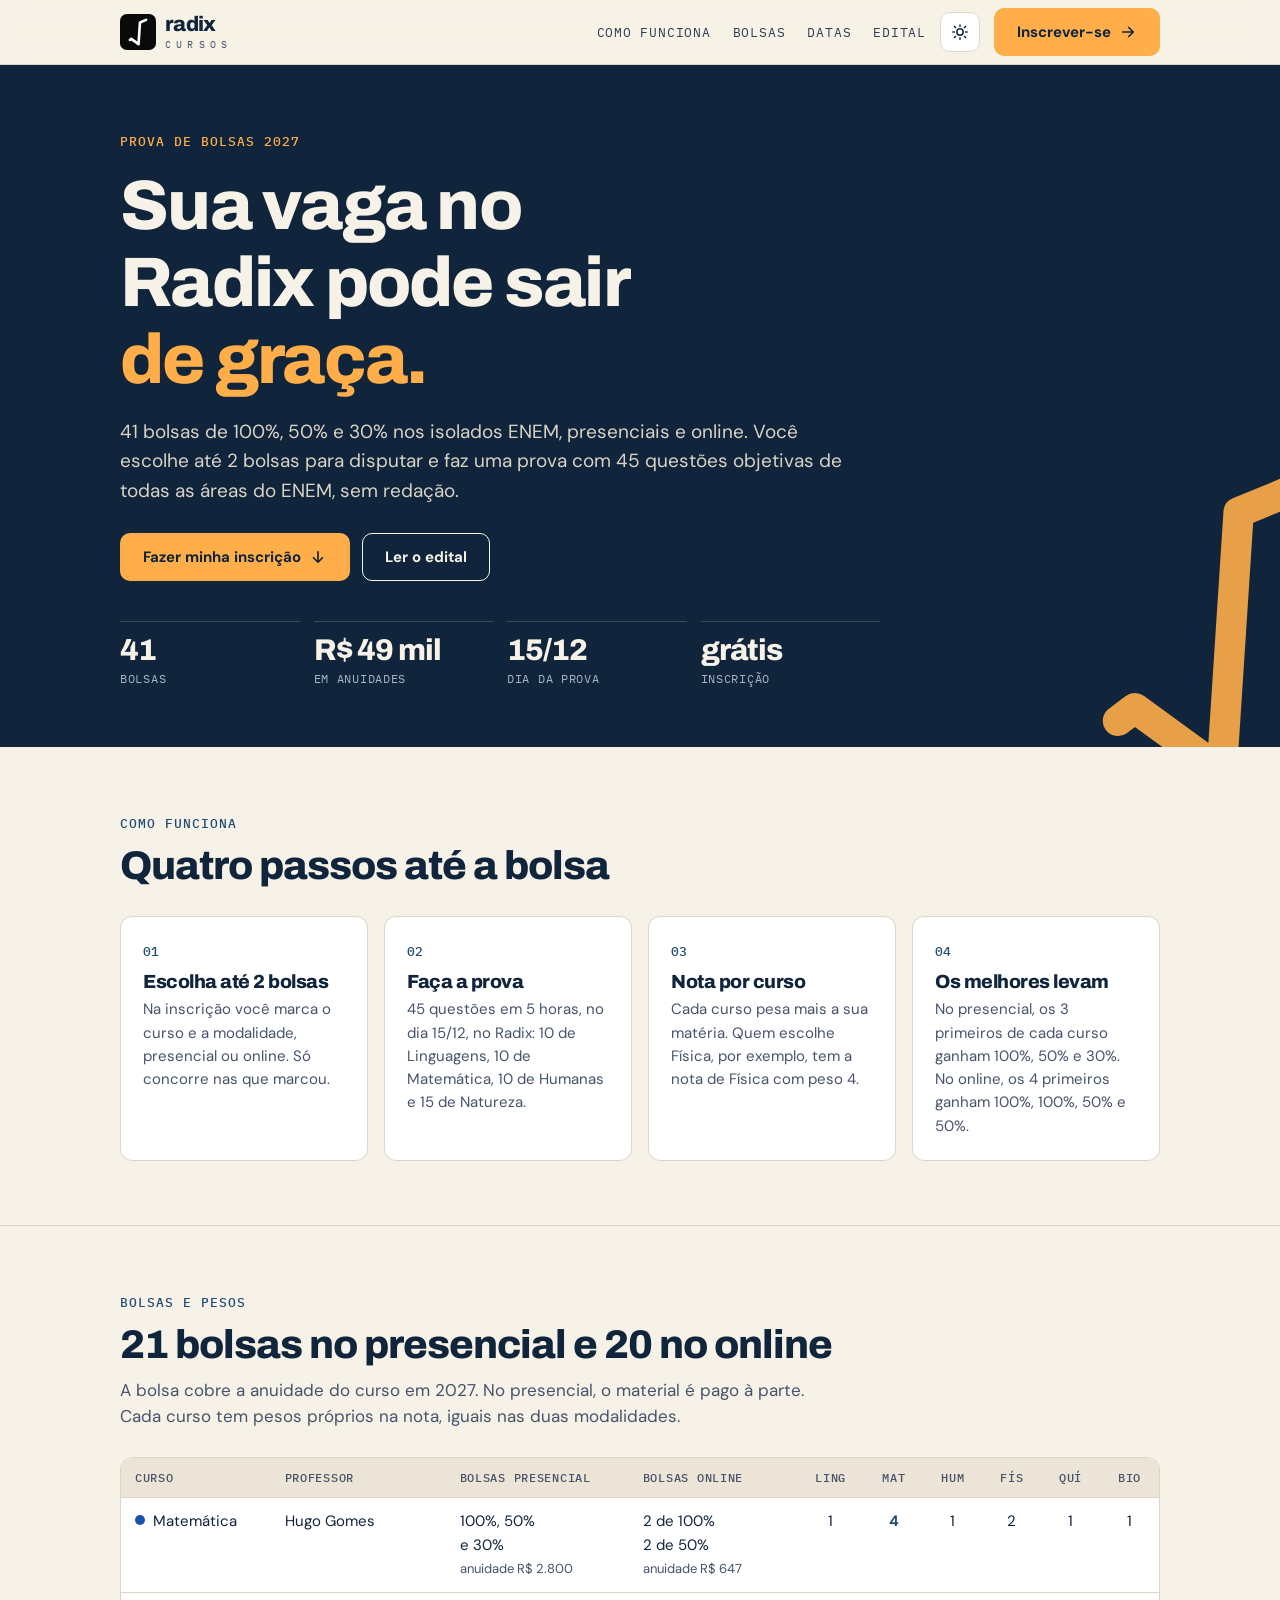
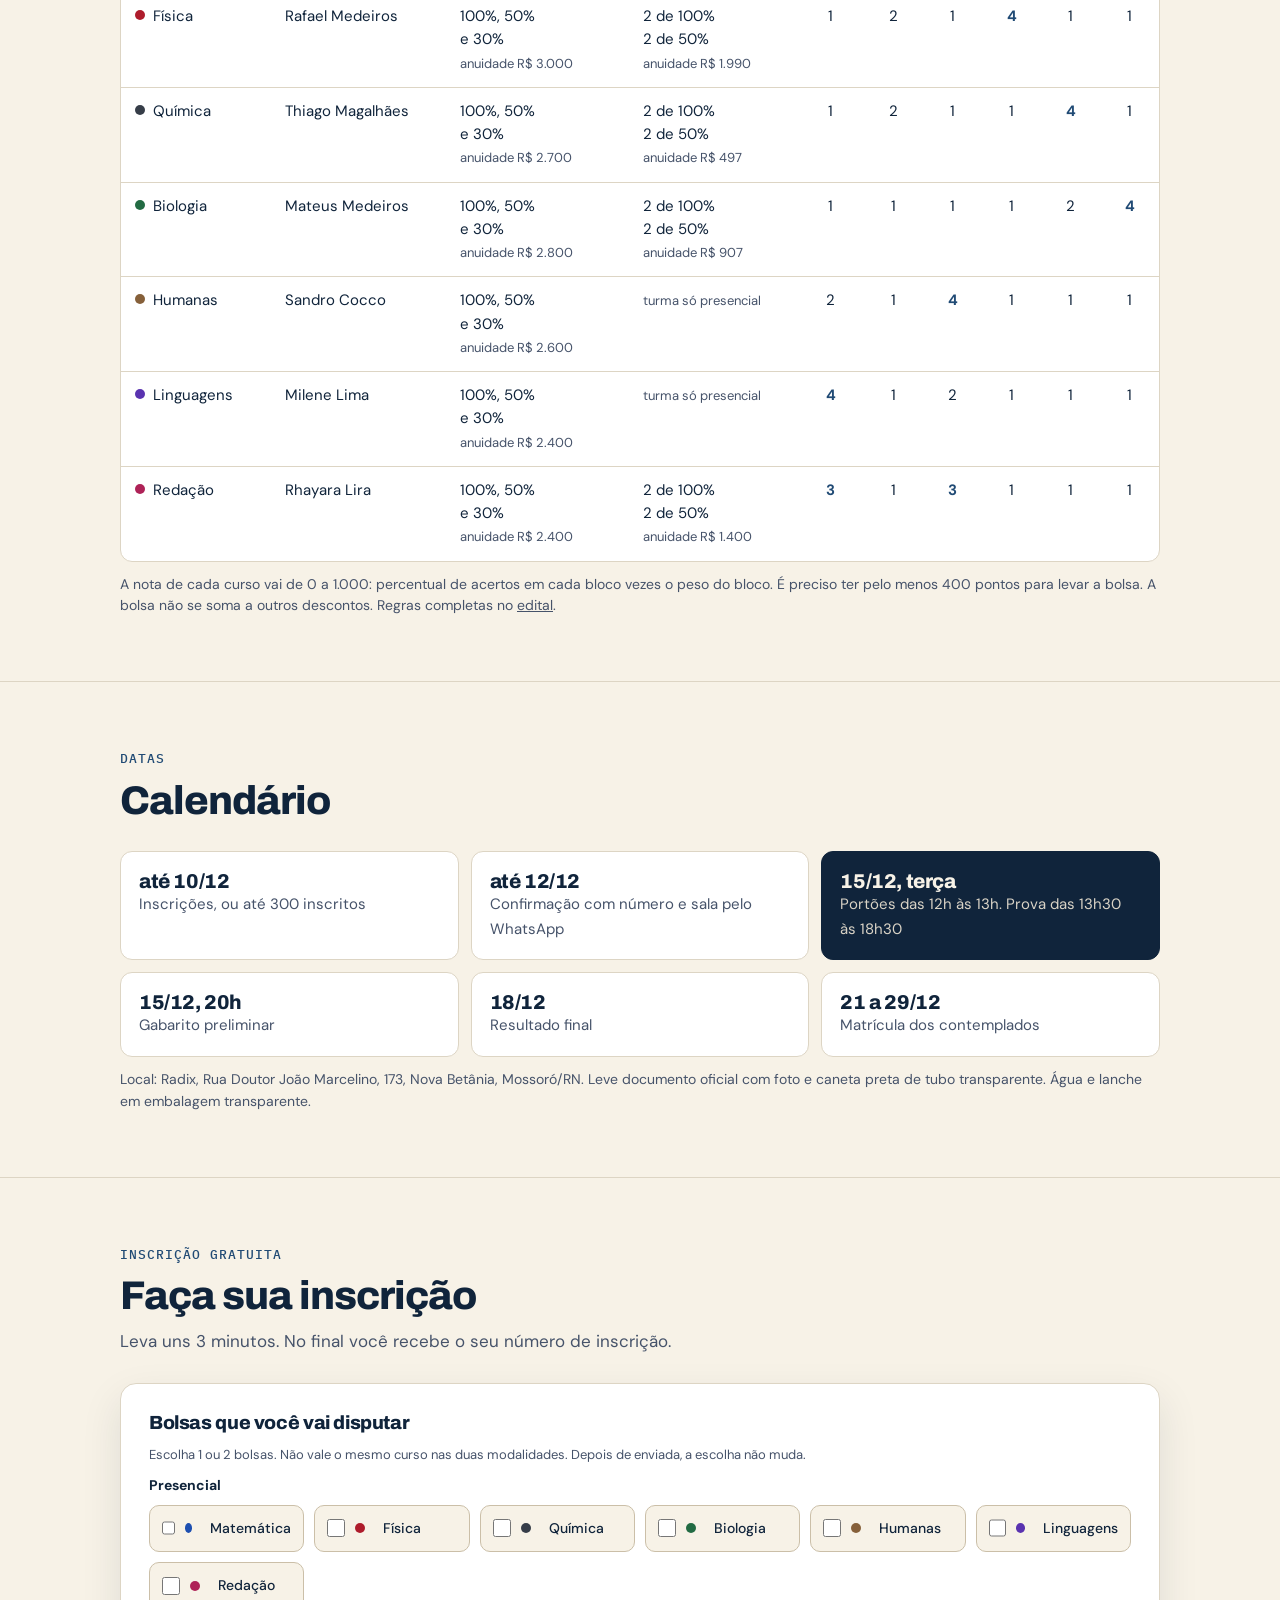
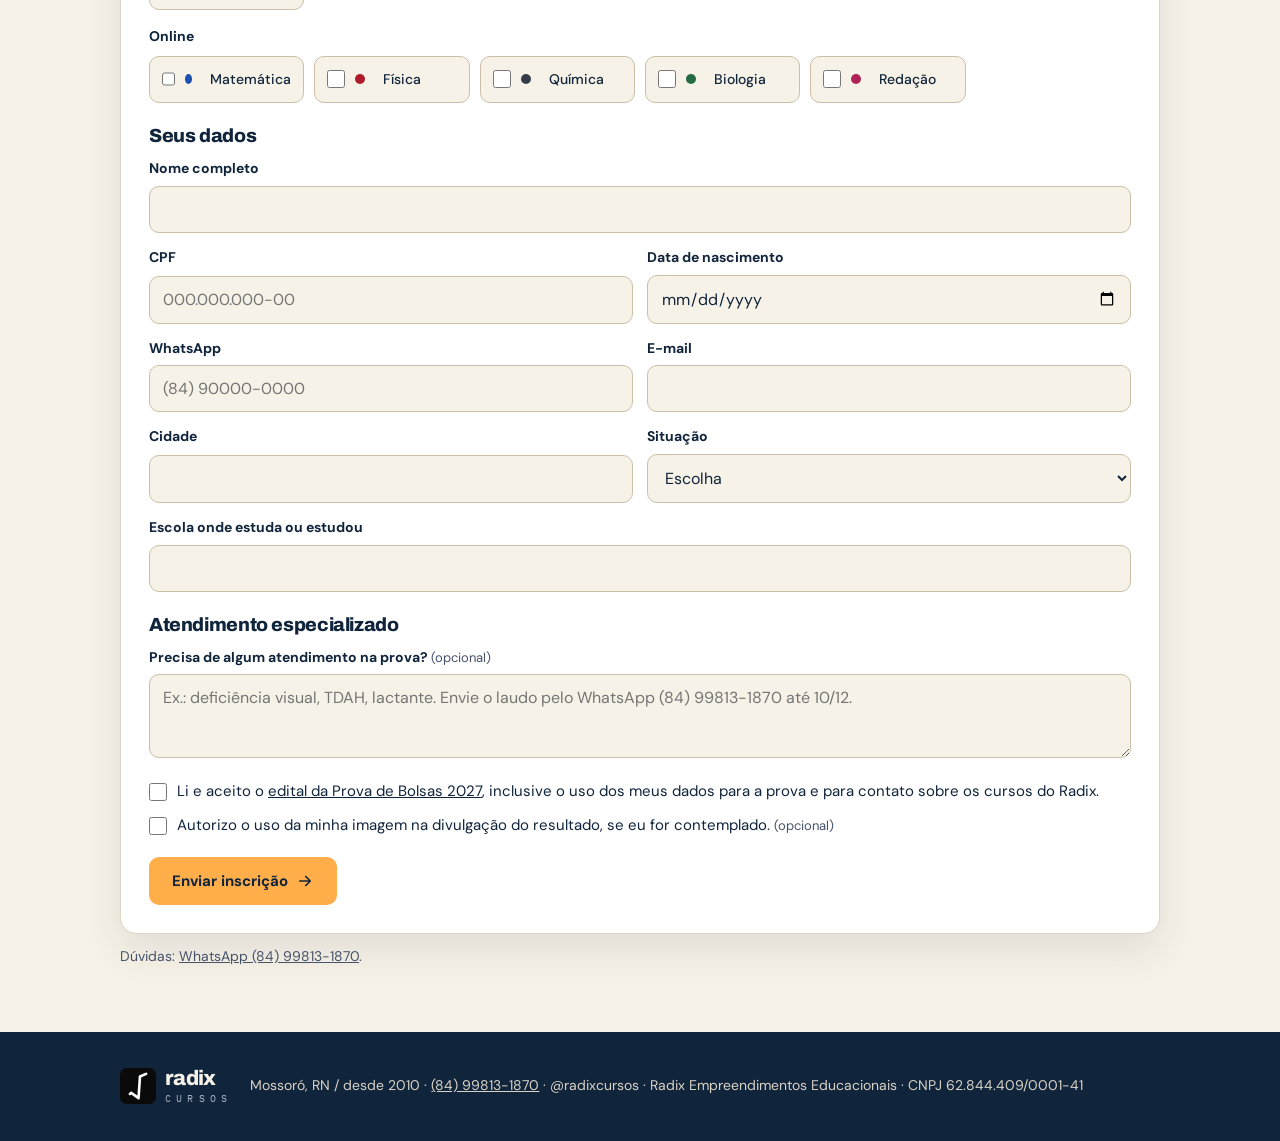
==== commit 4b293b9c: "Prova de Bolsas: prova com todas as áreas objetivas e rótulo de turma só presencial Co-Authored-By: " ====
--- a/bolsas/index.html
+++ b/bolsas/index.html
@@ -31,7 +31,7 @@
     <div class="wrap">
       <span class="kicker">Prova de Bolsas 2027</span>
       <h1>Sua vaga no Radix pode sair <em>de graça.</em></h1>
-      <p class="lead">41 bolsas de 100%, 50% e 30% nos isolados ENEM, presenciais e online. Você escolhe até 2 bolsas para disputar e faz uma prova no modelo do 2º dia do ENEM, sem redação.</p>
+      <p class="lead">41 bolsas de 100%, 50% e 30% nos isolados ENEM, presenciais e online. Você escolhe até 2 bolsas para disputar e faz uma prova com 45 questões objetivas de todas as áreas do ENEM, sem redação.</p>
       <div class="hero-actions">
         <a class="btn btn-ambar" href="#inscricao">Fazer minha inscrição<svg viewBox="0 0 24 24" fill="none" stroke="currentColor" stroke-width="2.2" stroke-linecap="round" stroke-linejoin="round"><path d="M12 5v14M6 13l6 6 6-6"/></svg></a>
         <a class="btn btn-line" href="/bolsas/edital/">Ler o edital</a>
@@ -69,8 +69,8 @@
             <tr><td><span class="dot" style="background:var(--fis)"></span>Física</td><td>Rafael Medeiros</td><td>100%, 50%<br>e 30%<br><span class="ajuda">anuidade R$ 3.000</span></td><td>2 de 100%<br>2 de 50%<br><span class="ajuda">anuidade R$ 1.990</span></td><td class="num">1</td><td class="num">2</td><td class="num">1</td><td class="num"><span class="peso-forte">4</span></td><td class="num">1</td><td class="num">1</td></tr>
             <tr><td><span class="dot" style="background:var(--qui)"></span>Química</td><td>Thiago Magalhães</td><td>100%, 50%<br>e 30%<br><span class="ajuda">anuidade R$ 2.700</span></td><td>2 de 100%<br>2 de 50%<br><span class="ajuda">anuidade R$ 497</span></td><td class="num">1</td><td class="num">2</td><td class="num">1</td><td class="num">1</td><td class="num"><span class="peso-forte">4</span></td><td class="num">1</td></tr>
             <tr><td><span class="dot" style="background:var(--bio)"></span>Biologia</td><td>Mateus Medeiros</td><td>100%, 50%<br>e 30%<br><span class="ajuda">anuidade R$ 2.800</span></td><td>2 de 100%<br>2 de 50%<br><span class="ajuda">anuidade R$ 907</span></td><td class="num">1</td><td class="num">1</td><td class="num">1</td><td class="num">1</td><td class="num">2</td><td class="num"><span class="peso-forte">4</span></td></tr>
-            <tr><td><span class="dot" style="background:var(--hum)"></span>Humanas</td><td>Sandro Cocco</td><td>100%, 50%<br>e 30%<br><span class="ajuda">anuidade R$ 2.600</span></td><td><span class="ajuda">não tem</span></td><td class="num">2</td><td class="num">1</td><td class="num"><span class="peso-forte">4</span></td><td class="num">1</td><td class="num">1</td><td class="num">1</td></tr>
-            <tr><td><span class="dot" style="background:var(--lin)"></span>Linguagens</td><td>Milene Lima</td><td>100%, 50%<br>e 30%<br><span class="ajuda">anuidade R$ 2.400</span></td><td><span class="ajuda">não tem</span></td><td class="num"><span class="peso-forte">4</span></td><td class="num">1</td><td class="num">2</td><td class="num">1</td><td class="num">1</td><td class="num">1</td></tr>
+            <tr><td><span class="dot" style="background:var(--hum)"></span>Humanas</td><td>Sandro Cocco</td><td>100%, 50%<br>e 30%<br><span class="ajuda">anuidade R$ 2.600</span></td><td><span class="ajuda">turma só presencial</span></td><td class="num">2</td><td class="num">1</td><td class="num"><span class="peso-forte">4</span></td><td class="num">1</td><td class="num">1</td><td class="num">1</td></tr>
+            <tr><td><span class="dot" style="background:var(--lin)"></span>Linguagens</td><td>Milene Lima</td><td>100%, 50%<br>e 30%<br><span class="ajuda">anuidade R$ 2.400</span></td><td><span class="ajuda">turma só presencial</span></td><td class="num"><span class="peso-forte">4</span></td><td class="num">1</td><td class="num">2</td><td class="num">1</td><td class="num">1</td><td class="num">1</td></tr>
             <tr><td><span class="dot" style="background:var(--red)"></span>Redação</td><td>Rhayara Lira</td><td>100%, 50%<br>e 30%<br><span class="ajuda">anuidade R$ 2.400</span></td><td>2 de 100%<br>2 de 50%<br><span class="ajuda">anuidade R$ 1.400</span></td><td class="num"><span class="peso-forte">3</span></td><td class="num">1</td><td class="num"><span class="peso-forte">3</span></td><td class="num">1</td><td class="num">1</td><td class="num">1</td></tr>
           </tbody>
         </table>
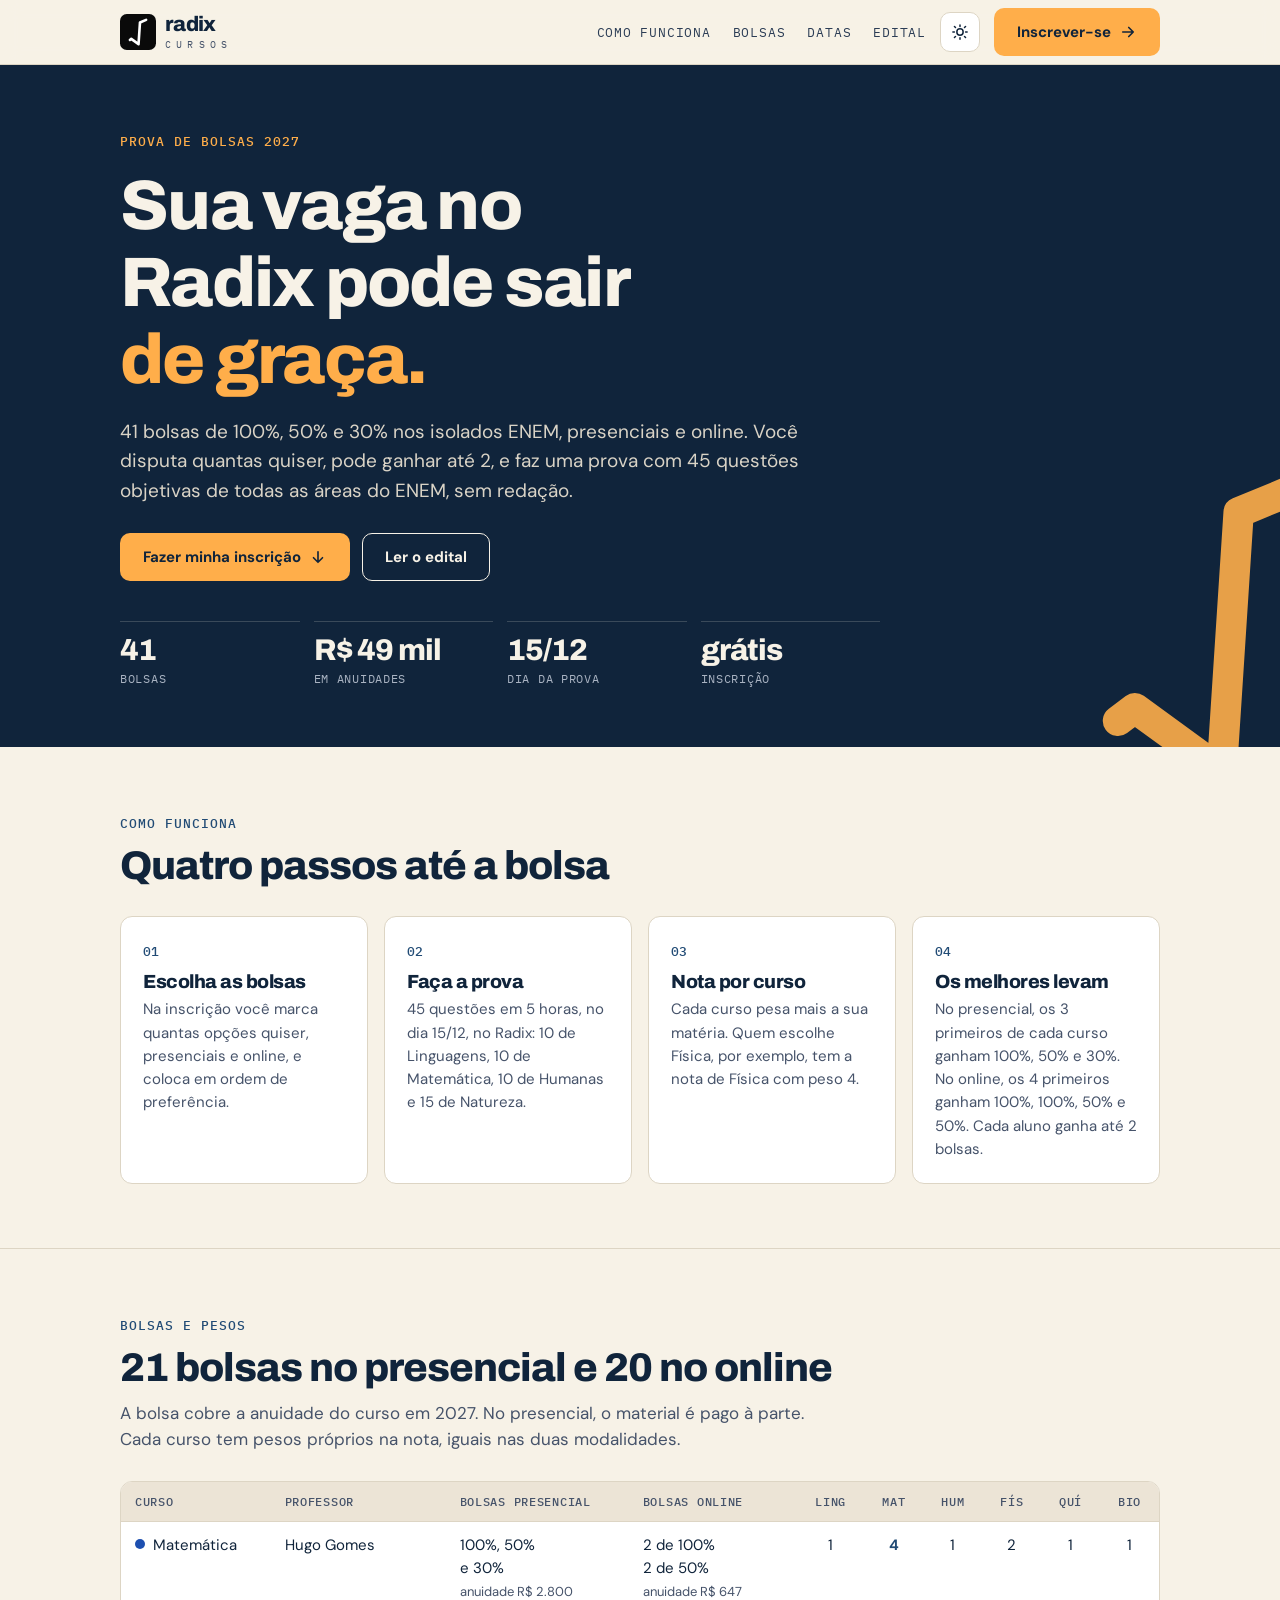
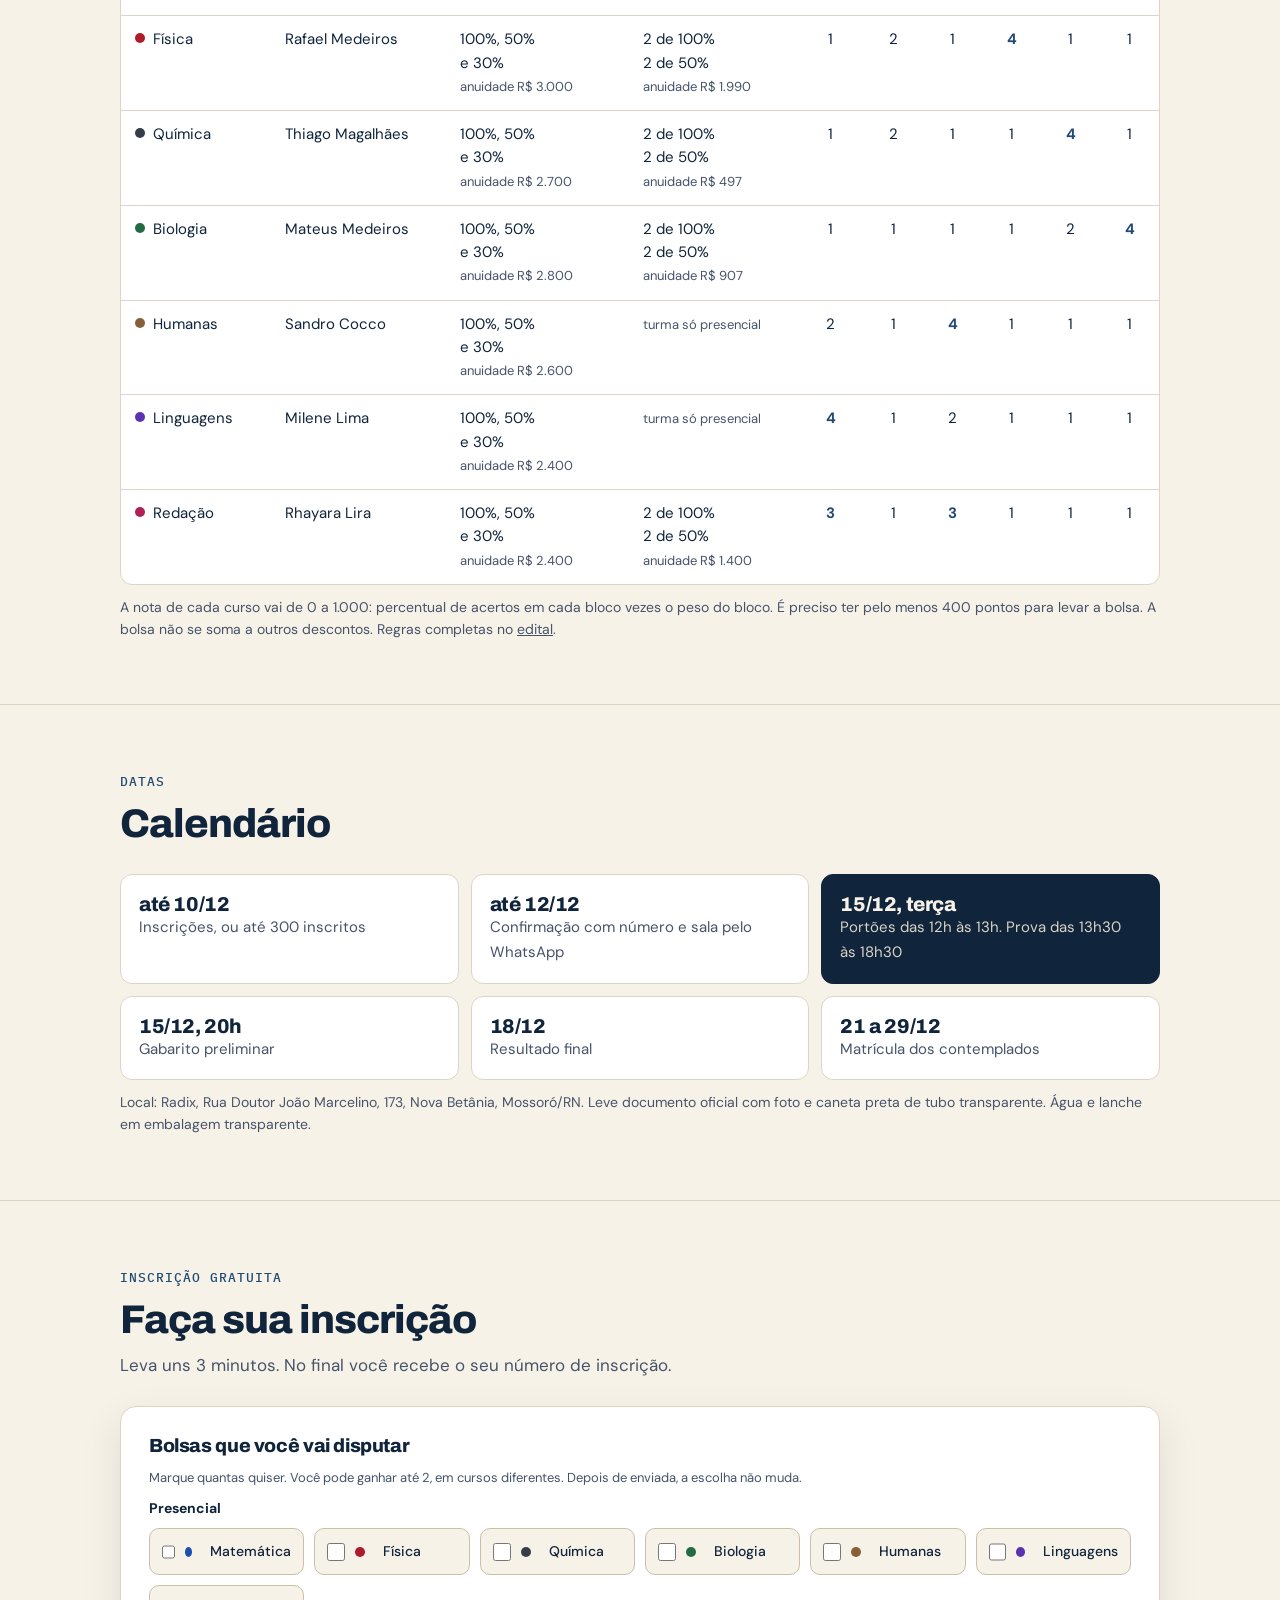
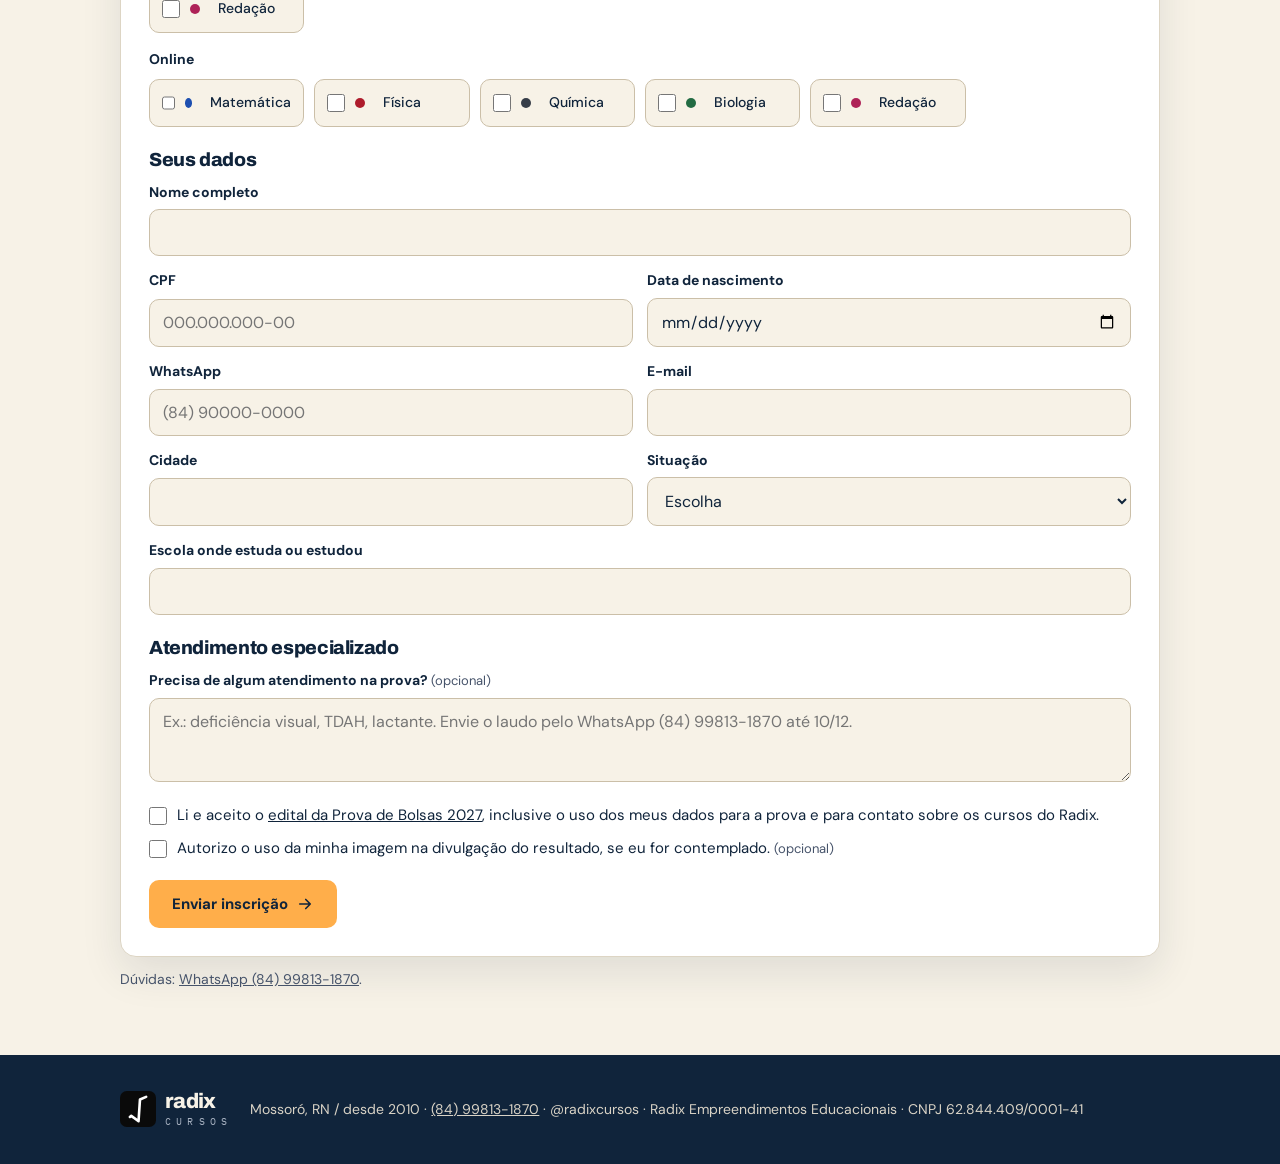
==== commit 9fb37f8d: "Prova de Bolsas: disputa em quantas opções quiser, por ordem de preferência, até 2 bolsas Co-Authore" ====
--- a/bolsas/index.html
+++ b/bolsas/index.html
@@ -10,7 +10,7 @@
 <link rel="preconnect" href="https://fonts.googleapis.com">
 <link rel="preconnect" href="https://fonts.gstatic.com" crossorigin>
 <link href="https://fonts.googleapis.com/css2?family=Archivo:wght@800;900&family=DM+Sans:wght@400;500;700&family=IBM+Plex+Mono:wght@400;500&display=swap" rel="stylesheet">
-<link rel="stylesheet" href="/bolsas/bolsas.css?v=1">
+<link rel="stylesheet" href="/bolsas/bolsas.css?v=2">
 <script>try { var t = localStorage.getItem('radix-cursos-theme'); if (t) document.documentElement.dataset.theme = t; } catch (e) {}</script>
 </head>
 <body>
@@ -31,7 +31,7 @@
     <div class="wrap">
       <span class="kicker">Prova de Bolsas 2027</span>
       <h1>Sua vaga no Radix pode sair <em>de graça.</em></h1>
-      <p class="lead">41 bolsas de 100%, 50% e 30% nos isolados ENEM, presenciais e online. Você escolhe até 2 bolsas para disputar e faz uma prova com 45 questões objetivas de todas as áreas do ENEM, sem redação.</p>
+      <p class="lead">41 bolsas de 100%, 50% e 30% nos isolados ENEM, presenciais e online. Você disputa quantas quiser, pode ganhar até 2, e faz uma prova com 45 questões objetivas de todas as áreas do ENEM, sem redação.</p>
       <div class="hero-actions">
         <a class="btn btn-ambar" href="#inscricao">Fazer minha inscrição<svg viewBox="0 0 24 24" fill="none" stroke="currentColor" stroke-width="2.2" stroke-linecap="round" stroke-linejoin="round"><path d="M12 5v14M6 13l6 6 6-6"/></svg></a>
         <a class="btn btn-line" href="/bolsas/edital/">Ler o edital</a>
@@ -50,10 +50,10 @@
     <div class="wrap">
       <div class="sec-head"><span class="kicker">Como funciona</span><h2>Quatro passos até a bolsa</h2></div>
       <div class="passos">
-        <div class="passo"><h3>Escolha até 2 bolsas</h3><p>Na inscrição você marca o curso e a modalidade, presencial ou online. Só concorre nas que marcou.</p></div>
+        <div class="passo"><h3>Escolha as bolsas</h3><p>Na inscrição você marca quantas opções quiser, presenciais e online, e coloca em ordem de preferência.</p></div>
         <div class="passo"><h3>Faça a prova</h3><p>45 questões em 5 horas, no dia 15/12, no Radix: 10 de Linguagens, 10 de Matemática, 10 de Humanas e 15 de Natureza.</p></div>
         <div class="passo"><h3>Nota por curso</h3><p>Cada curso pesa mais a sua matéria. Quem escolhe Física, por exemplo, tem a nota de Física com peso 4.</p></div>
-        <div class="passo"><h3>Os melhores levam</h3><p>No presencial, os 3 primeiros de cada curso ganham 100%, 50% e 30%. No online, os 4 primeiros ganham 100%, 100%, 50% e 50%.</p></div>
+        <div class="passo"><h3>Os melhores levam</h3><p>No presencial, os 3 primeiros de cada curso ganham 100%, 50% e 30%. No online, os 4 primeiros ganham 100%, 100%, 50% e 50%. Cada aluno ganha até 2 bolsas.</p></div>
       </div>
     </div>
   </section>
@@ -106,7 +106,7 @@
 
           <fieldset>
             <legend>Bolsas que você vai disputar</legend>
-            <p class="ajuda" style="margin-bottom:10px">Escolha 1 ou 2 bolsas. Não vale o mesmo curso nas duas modalidades. Depois de enviada, a escolha não muda.</p>
+            <p class="ajuda" style="margin-bottom:10px">Marque quantas quiser. Você pode ganhar até 2, em cursos diferentes. Depois de enviada, a escolha não muda.</p>
             <p class="rot" style="margin:6px 0 8px">Presencial</p>
             <div class="cursos-op" id="cursos">
               <label><input type="checkbox" name="cursos" value="matematica_p"><span class="dot" style="background:var(--mat)"></span>Matemática</label>
@@ -124,6 +124,11 @@
               <label><input type="checkbox" name="cursos" value="quimica_o"><span class="dot" style="background:var(--qui)"></span>Química</label>
               <label><input type="checkbox" name="cursos" value="biologia_o"><span class="dot" style="background:var(--bio)"></span>Biologia</label>
               <label><input type="checkbox" name="cursos" value="redacao_o"><span class="dot" style="background:var(--red)"></span>Redação</label>
+            </div>
+            <div id="bloco-pref" hidden>
+              <p class="rot" style="margin:16px 0 4px">Sua ordem de preferência</p>
+              <p class="ajuda" style="margin-bottom:8px">Se você se classificar em mais de 2, fica com as primeiras desta lista. Use as setas para ordenar.</p>
+              <ol class="pref" id="pref"></ol>
             </div>
           </fieldset>
 
@@ -206,7 +211,7 @@
 const ERROS = {
   nome: 'Escreva o nome completo.', cpf: 'O CPF não é válido. Confira os números.', nascimento: 'Confira a data de nascimento.',
   email: 'Confira o e-mail.', whatsapp: 'Confira o WhatsApp, com DDD.', campos: 'Preencha cidade, escola e situação.',
-  cursos: 'Escolha 1 ou 2 bolsas para disputar.', mesmo_curso: 'Escolha cursos diferentes: o mesmo curso não pode entrar nas duas modalidades.', responsavel: 'Para menor de 18 anos, preencha nome, CPF e WhatsApp do responsável. Confira o CPF do responsável.',
+  cursos: 'Escolha pelo menos uma bolsa para disputar.', responsavel: 'Para menor de 18 anos, preencha nome, CPF e WhatsApp do responsável. Confira o CPF do responsável.',
   aceite: 'Para se inscrever, marque que leu e aceita o edital.',
   cpf_duplicado: 'Já existe uma inscrição com este CPF. Se precisar de ajuda, chame no WhatsApp (84) 99813-1870.',
   esgotada: 'As 300 vagas da prova foram preenchidas.', encerrada: 'As inscrições foram encerradas em 10/12.',
@@ -237,17 +242,31 @@
 $('nascimento').addEventListener('change', () => { $('bloco-resp').hidden = !menorNaProva(); });
 
 const caixas = [...document.querySelectorAll('input[name=cursos]')];
+caixas.forEach(c => { c.checked = false; });
+let ordem = [];   // opções marcadas, na ordem de preferência
+function mostraPref(foco) {
+  $('bloco-pref').hidden = !ordem.length;
+  $('pref').innerHTML = ordem.map((v, i) => '<li><span>' + (i + 1) + 'ª · ' + nomeOpcao(v) + '</span>' +
+    '<button type="button" data-v="' + v + '" data-d="-1" aria-label="Subir ' + nomeOpcao(v) + '"' + (i === 0 ? ' disabled' : '') + '>&#8593;</button>' +
+    '<button type="button" data-v="' + v + '" data-d="1" aria-label="Descer ' + nomeOpcao(v) + '"' + (i === ordem.length - 1 ? ' disabled' : '') + '>&#8595;</button></li>').join('');
+  if (foco) { const b = [...$('pref').querySelectorAll('button')].filter(x => x.dataset.v === foco[0] && !x.disabled); (b.find(x => x.dataset.d === foco[1]) || b[0] || $('pref')).focus(); }
+}
 caixas.forEach(c => c.addEventListener('change', () => {
-  const marcadas = caixas.filter(x => x.checked);
-  const cursosMarcados = marcadas.map(x => x.value.split('_')[0]);
-  caixas.forEach(x => { x.disabled = !x.checked && (marcadas.length >= 2 || cursosMarcados.includes(x.value.split('_')[0])); });
+  ordem = c.checked ? ordem.concat(c.value) : ordem.filter(v => v !== c.value);
+  mostraPref();
 }));
+$('pref').addEventListener('click', ev => {
+  const b = ev.target.closest('button'); if (!b) return;
+  const i = ordem.indexOf(b.dataset.v), j = i + Number(b.dataset.d);
+  if (i < 0 || j < 0 || j >= ordem.length) return;
+  [ordem[i], ordem[j]] = [ordem[j], ordem[i]]; mostraPref([b.dataset.v, b.dataset.d]);
+});
 
 function erro(txt, foco) { const m = $('msg'); m.textContent = txt; m.className = 'msg erro'; if (foco) $(foco).focus(); else m.scrollIntoView({ block: 'center', behavior: 'smooth' }); }
 
 $('form').addEventListener('submit', async ev => {
   ev.preventDefault(); $('msg').className = 'msg';
-  const cursos = caixas.filter(x => x.checked).map(x => x.value);
+  const cursos = ordem.slice();
   const d = {
     nome: $('nome').value.trim().replace(/\s+/g, ' '), cpf: dig($('cpf').value), nascimento: $('nascimento').value,
     whatsapp: dig($('whatsapp').value), email: $('email').value.trim(), cidade: $('cidade').value.trim(),
@@ -274,7 +293,7 @@
     if (r && r.ok) {
       $('form').hidden = true; $('sucesso').hidden = false;
       $('numero').textContent = String(r.numero);
-      $('sucesso-cursos').textContent = 'Bolsas em disputa: ' + cursos.map(nomeOpcao).join(' e ') + '.';
+      $('sucesso-cursos').textContent = 'Bolsas em disputa, por preferência: ' + cursos.map((v, i) => (i + 1) + 'ª ' + nomeOpcao(v)).join(', ') + '.';
       $('sucesso').scrollIntoView({ block: 'center', behavior: 'smooth' });
     } else {
       erro(ERROS[r && r.erro] || ERROS.invalido);
--- a/bolsas/bolsas.css
+++ b/bolsas/bolsas.css
@@ -130,6 +130,11 @@
 .cursos-op input { width: 18px; height: 18px; accent-color: var(--apoio); }
 .cursos-op label:has(input:checked) { border-color: var(--destaque); box-shadow: inset 0 0 0 1px var(--destaque); }
 .cursos-op label:has(input:disabled) { opacity: .45; cursor: not-allowed; }
+.pref { list-style: none; display: grid; gap: 8px; }
+.pref li { display: flex; align-items: center; gap: 8px; padding: 6px 6px 6px 14px; border: 1px solid var(--line-2); border-radius: 10px; }
+.pref li span { flex: 1; font-weight: 500; }
+.pref button { width: 44px; height: 44px; border-radius: 8px; border: 1px solid var(--line-2); background: var(--bg); color: var(--text); font-size: 18px; cursor: pointer; }
+.pref button:disabled { opacity: .35; cursor: default; }
 .check { display: flex; gap: 10px; align-items: flex-start; font-weight: 400; font-size: 15px; margin-top: 10px; }
 .check input { width: 18px; height: 18px; margin-top: 3px; flex: none; accent-color: var(--apoio); }
 .hp { position: absolute; left: -9999px; width: 1px; height: 1px; overflow: hidden; }
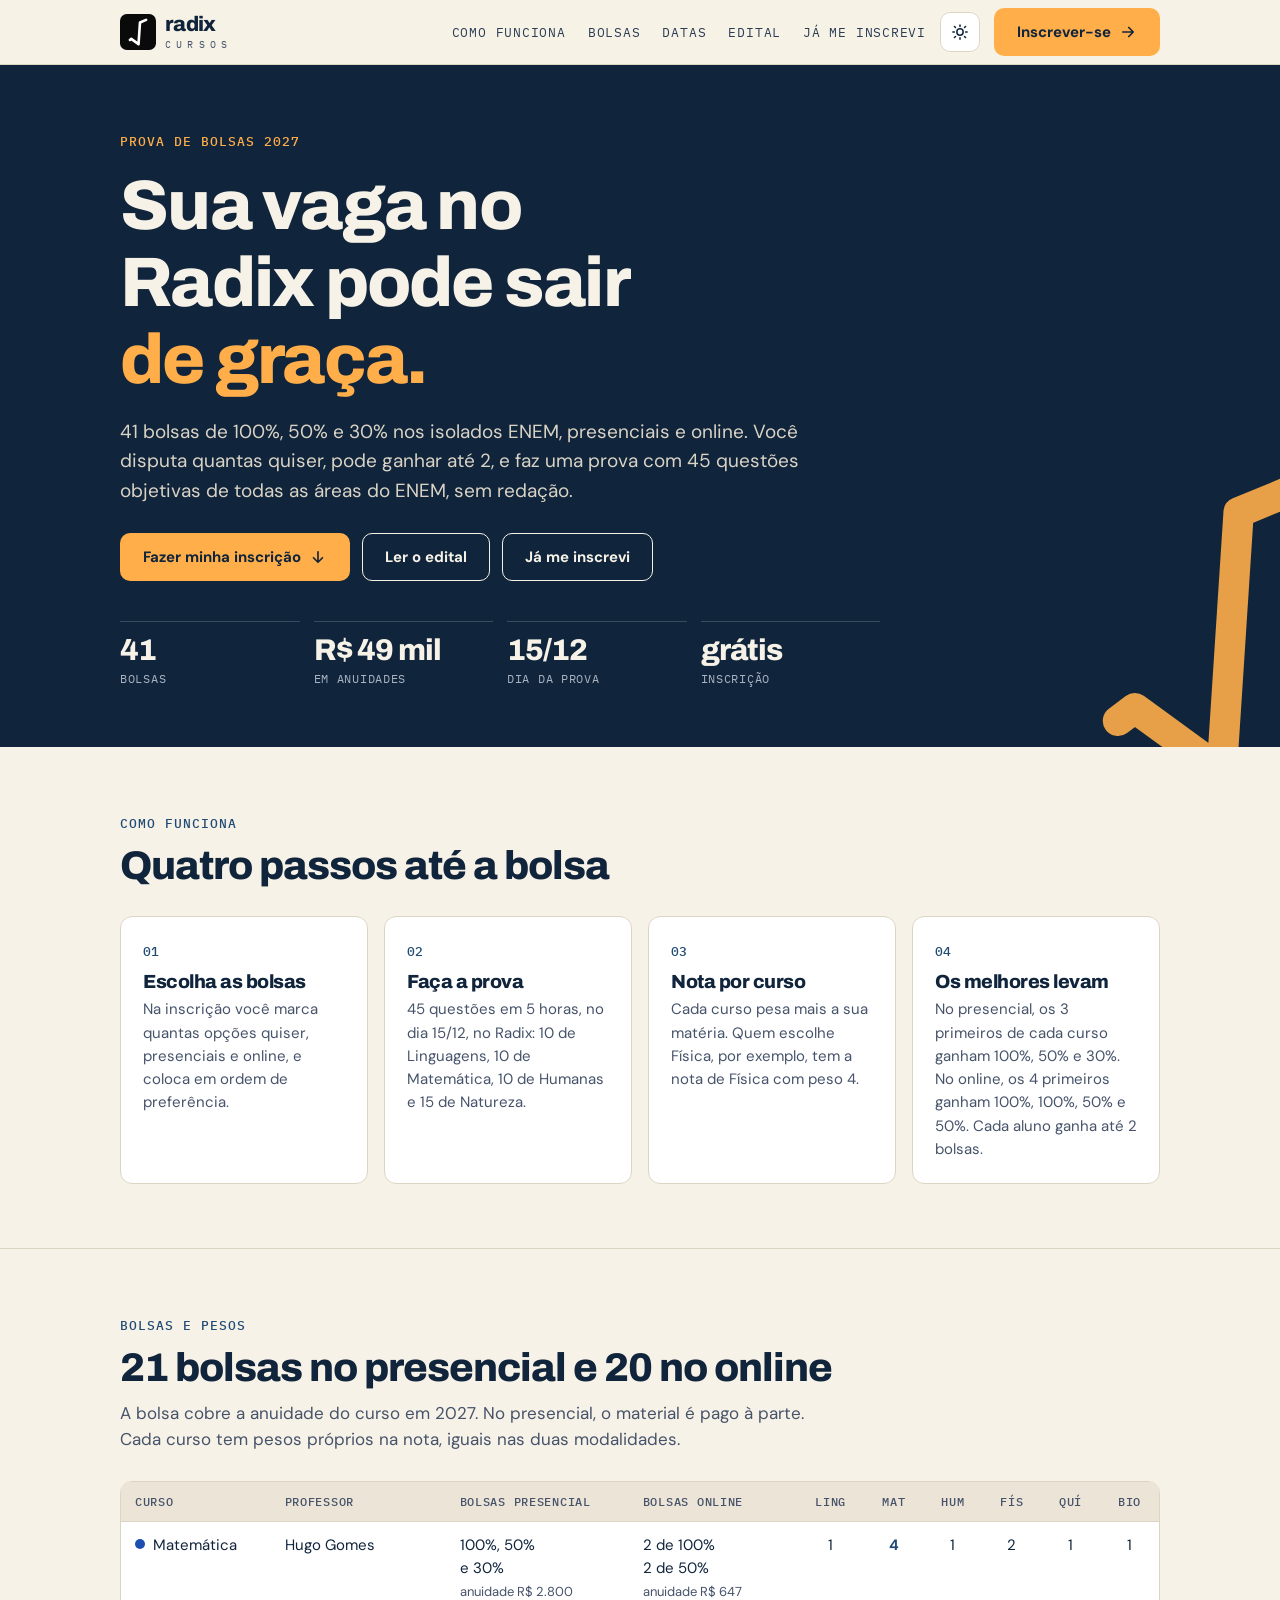
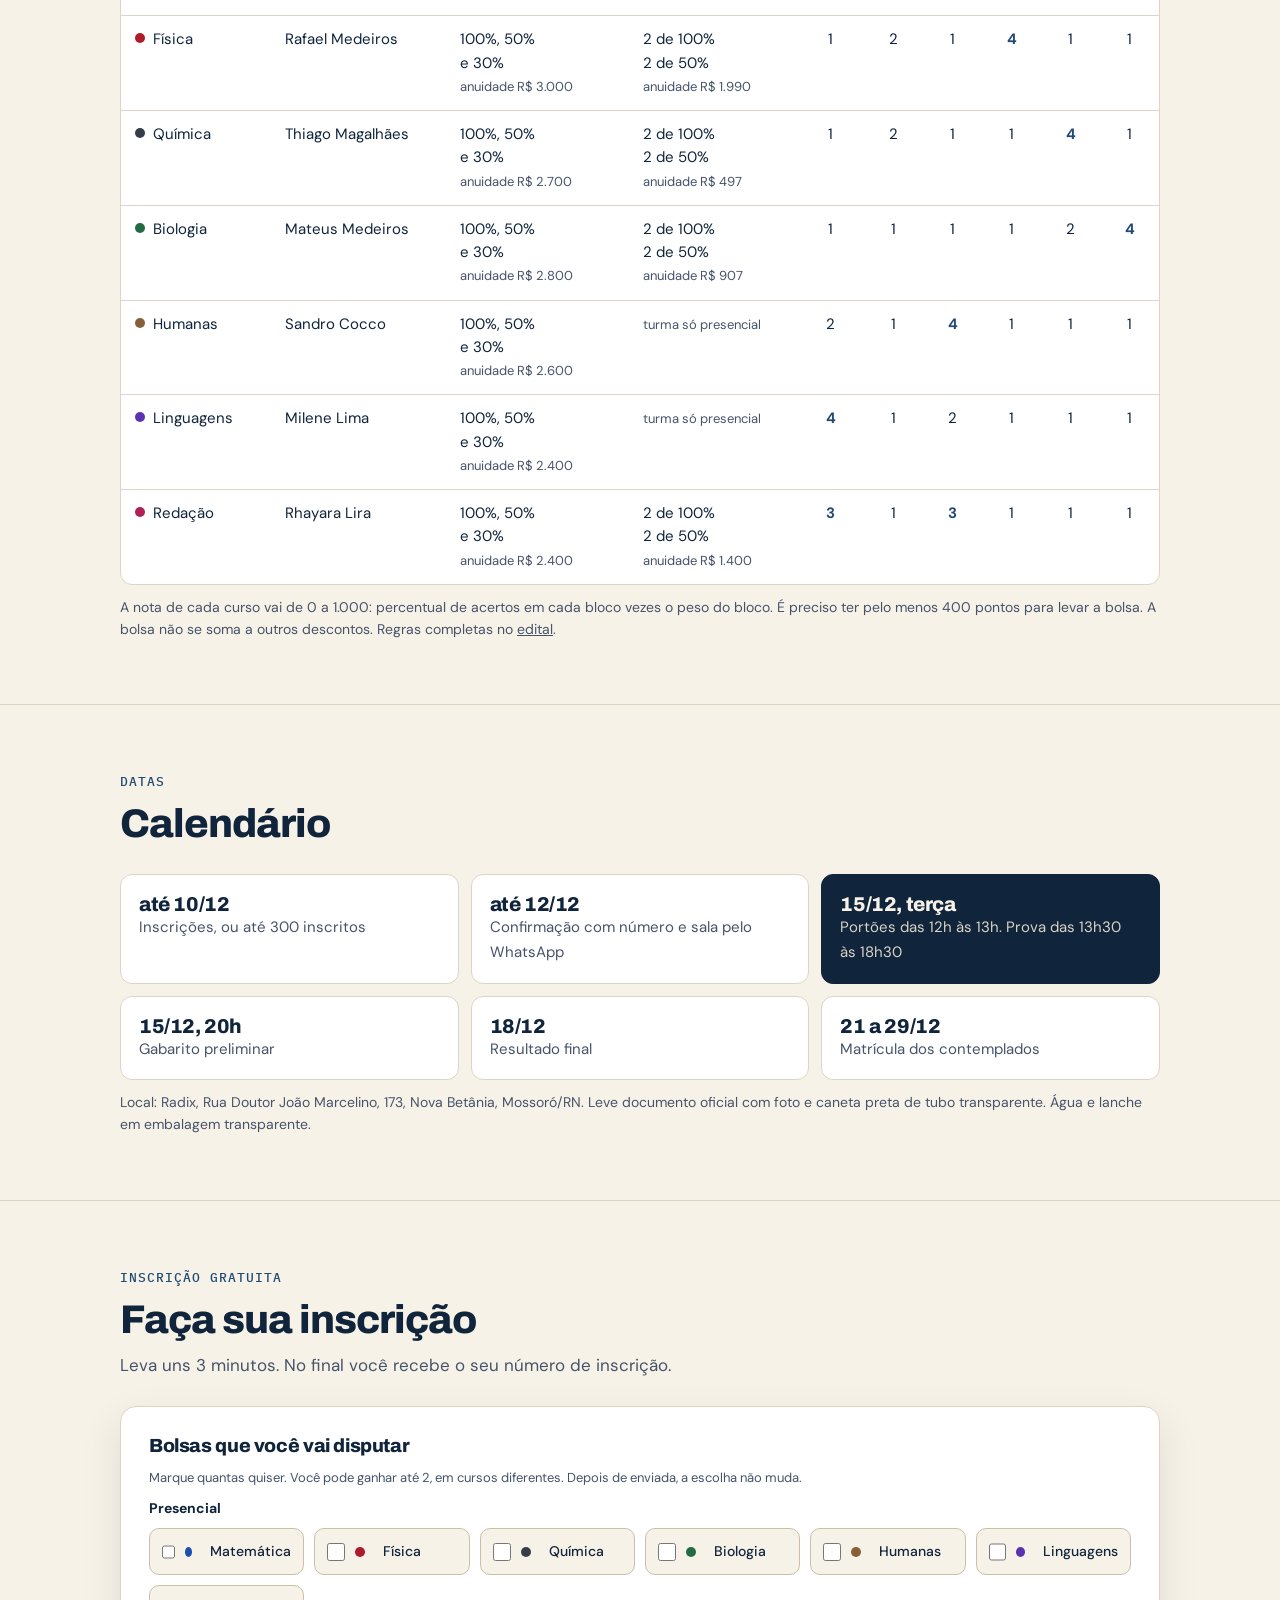
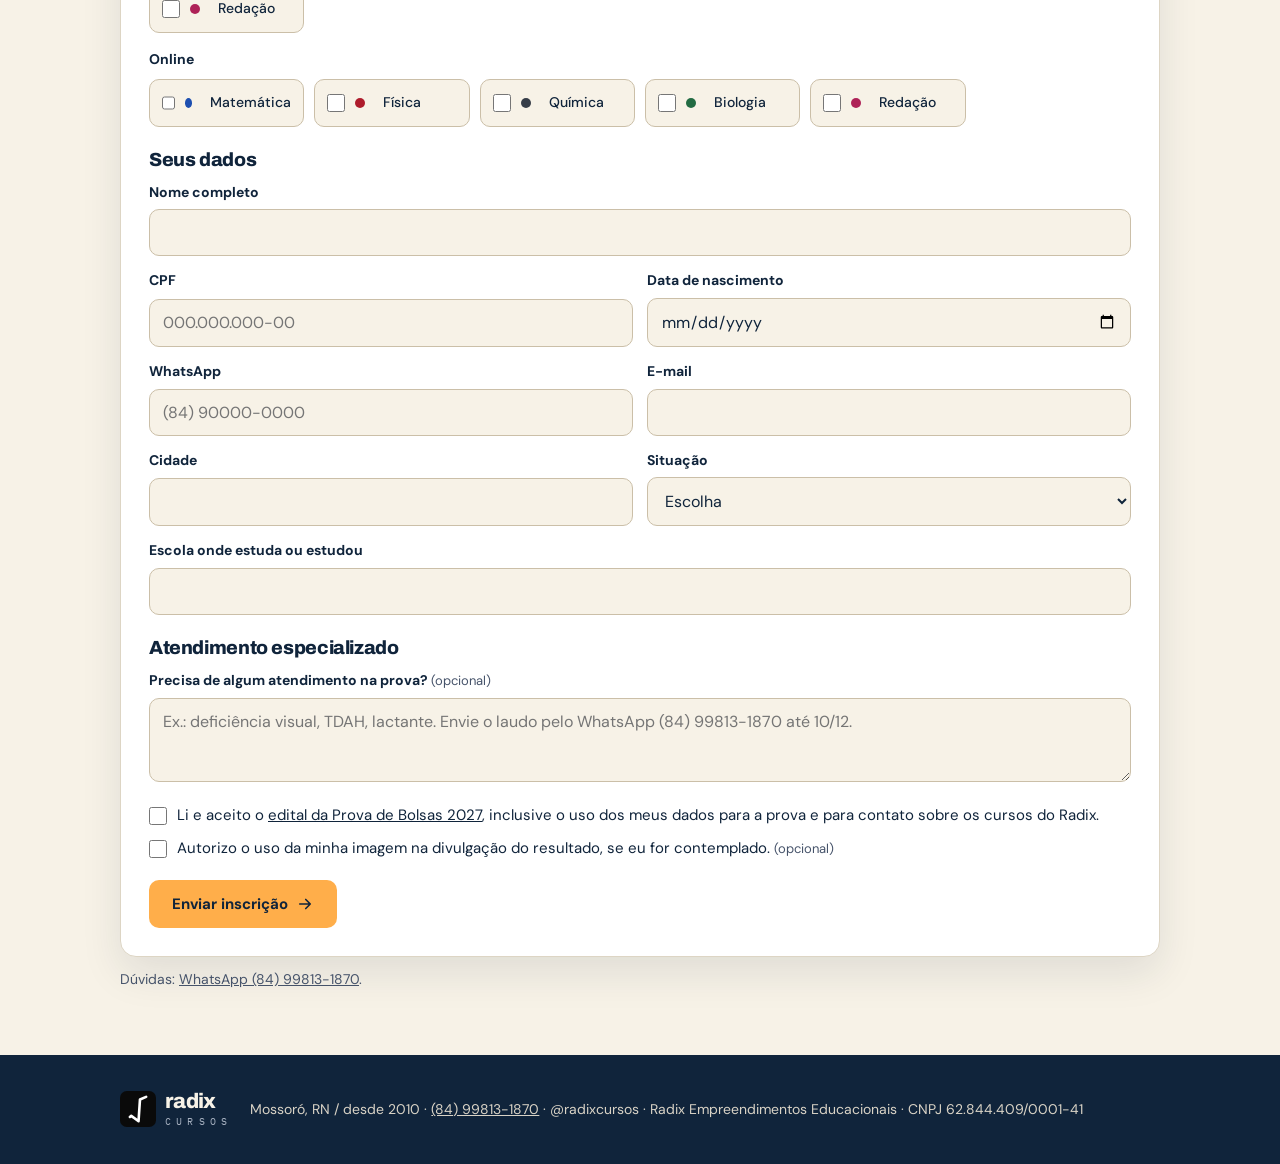
==== commit 1d33f59b: "Prova de Bolsas: painel de administração e área do candidato Co-Authored-By: Claude Opus 5.5 <norepl" ====
--- a/bolsas/index.html
+++ b/bolsas/index.html
@@ -20,7 +20,7 @@
       <svg viewBox="0 0 40 40" fill="none" aria-hidden="true"><rect width="40" height="40" rx="7.6" fill="#0A0A0A"/><polyline points="11,28.8 12.5,27.6 20.6,33.5 22.2,9.4 29,6.5" stroke="#fff" stroke-width="2.9" stroke-linecap="round" stroke-linejoin="round"/></svg>
       <span><b>radix</b><small>cursos</small></span>
     </a>
-    <nav aria-label="Seções"><a href="#como">Como funciona</a><a href="#bolsas">Bolsas</a><a href="#datas">Datas</a><a href="/bolsas/edital/">Edital</a></nav>
+    <nav aria-label="Seções"><a href="#como">Como funciona</a><a href="#bolsas">Bolsas</a><a href="#datas">Datas</a><a href="/bolsas/edital/">Edital</a><a href="/bolsas/aluno/">Já me inscrevi</a></nav>
     <button class="icon-btn" id="tema" type="button" aria-label="Alternar tema claro e escuro"><svg viewBox="0 0 24 24" fill="none" stroke="currentColor" stroke-width="2" stroke-linecap="round"><circle cx="12" cy="12" r="4.2"/><path d="M12 2.5v2M12 19.5v2M4.6 4.6l1.4 1.4M18 18l1.4 1.4M2.5 12h2M19.5 12h2M4.6 19.4 6 18M18 6l1.4-1.4"/></svg></button>
     <a class="btn btn-ambar" href="#inscricao"><span>Inscrever-se</span><svg viewBox="0 0 24 24" fill="none" stroke="currentColor" stroke-width="2.2" stroke-linecap="round" stroke-linejoin="round"><path d="M5 12h14M13 6l6 6-6 6"/></svg></a>
   </div>
@@ -35,6 +35,7 @@
       <div class="hero-actions">
         <a class="btn btn-ambar" href="#inscricao">Fazer minha inscrição<svg viewBox="0 0 24 24" fill="none" stroke="currentColor" stroke-width="2.2" stroke-linecap="round" stroke-linejoin="round"><path d="M12 5v14M6 13l6 6 6-6"/></svg></a>
         <a class="btn btn-line" href="/bolsas/edital/">Ler o edital</a>
+        <a class="btn btn-line" href="/bolsas/aluno/">Já me inscrevi</a>
       </div>
       <div class="facts">
         <div><b>41</b><span>bolsas</span></div>
